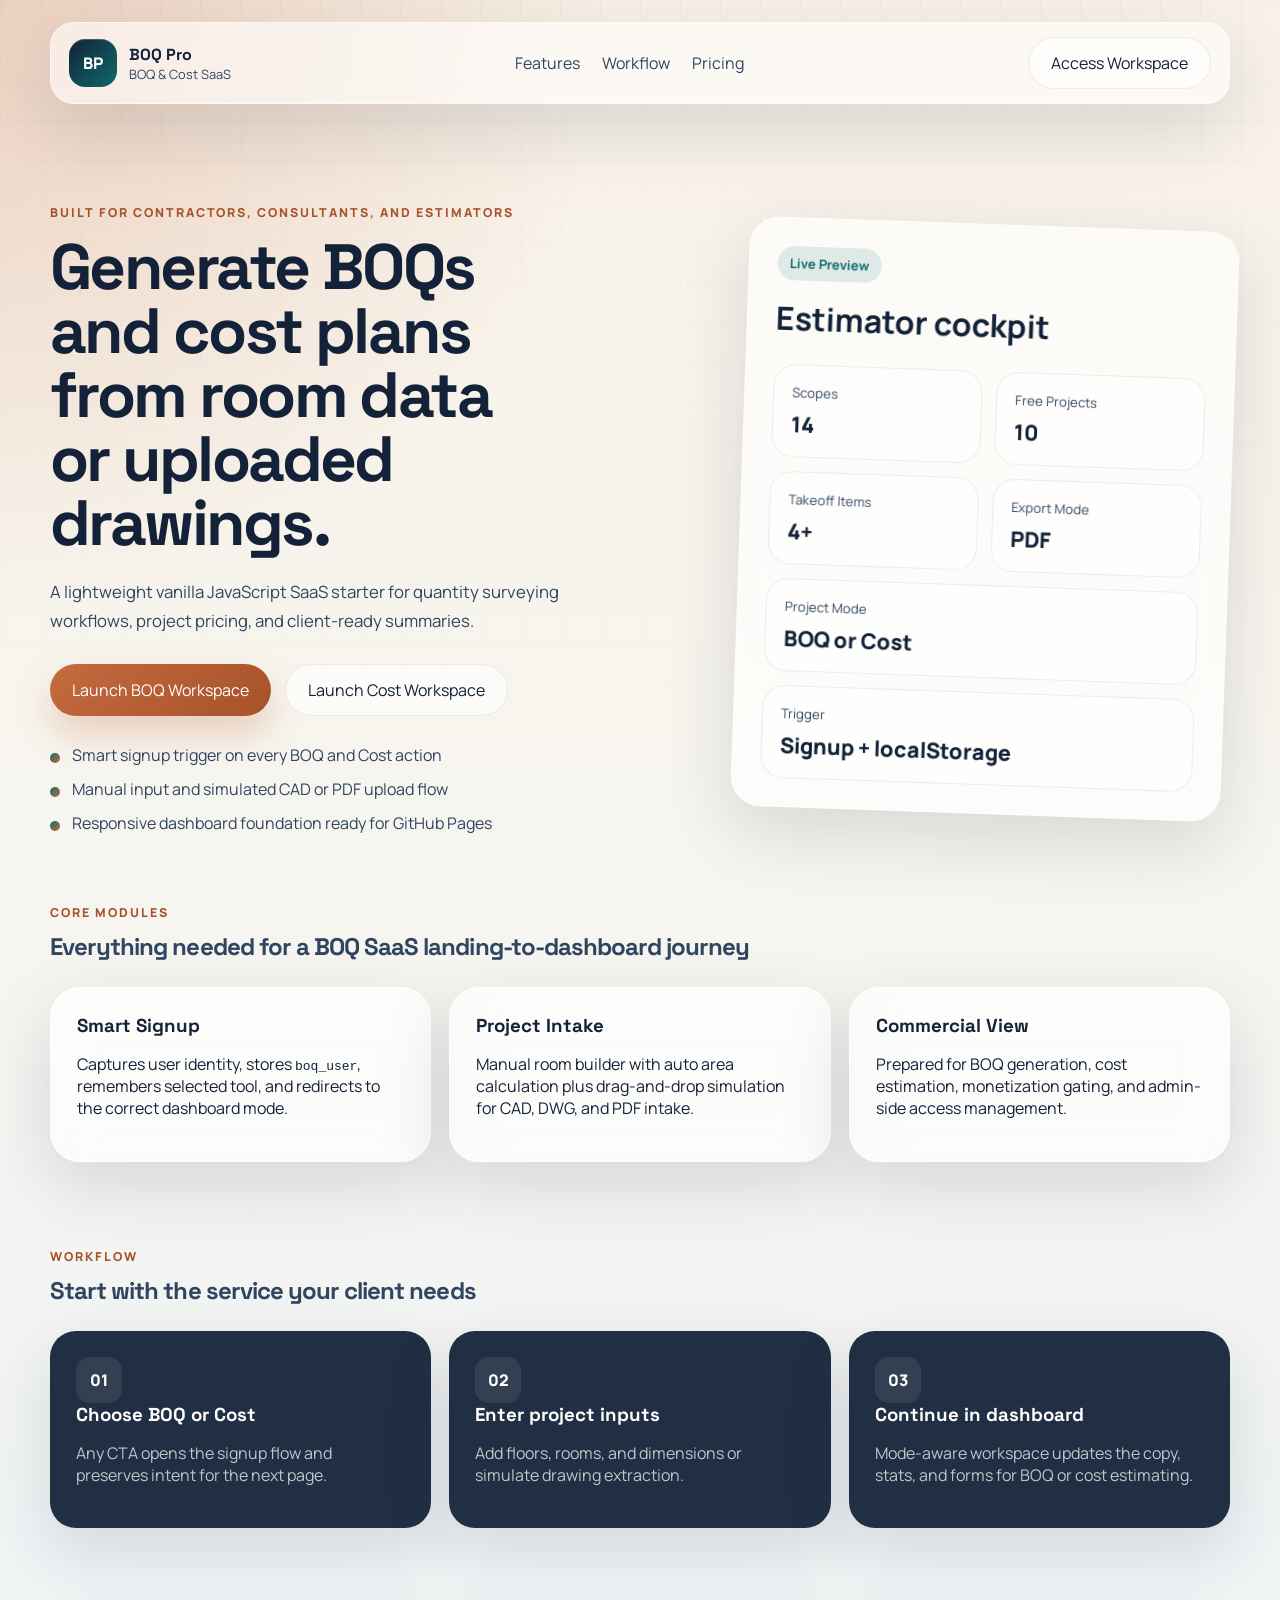
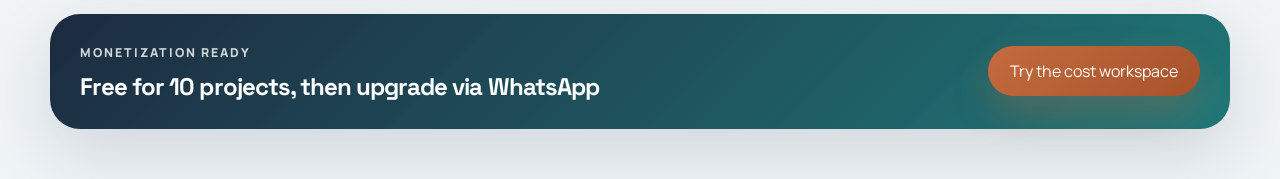
==== index.html @ 3f00a9d2 "Add files via upload" ====
<!DOCTYPE html>
<html lang="en">
<head>
  <meta charset="UTF-8">
  <meta name="viewport" content="width=device-width, initial-scale=1.0">
  <title>BOQ Pro SaaS | Smart BOQ & Cost Estimator</title>
  <link rel="preconnect" href="https://fonts.googleapis.com">
  <link rel="preconnect" href="https://fonts.gstatic.com" crossorigin>
  <link href="https://fonts.googleapis.com/css2?family=Space+Grotesk:wght@400;500;700&family=Manrope:wght@400;500;600;700;800&display=swap" rel="stylesheet">
  <link rel="stylesheet" href="css/styles.css">
</head>
<body class="landing-body">
  <div class="site-shell">
    <header class="topbar">
      <a class="brand" href="index.html">
        <span class="brand-mark">BP</span>
        <span>
          <strong>BOQ Pro</strong>
          <small>BOQ & Cost SaaS</small>
        </span>
      </a>
      <nav class="topnav">
        <a href="#features">Features</a>
        <a href="#workflow">Workflow</a>
        <a href="#pricing">Pricing</a>
      </nav>
      <button class="ghost-button" data-open-auth="true">Access Workspace</button>
    </header>

    <main>
      <section class="hero-section">
        <div class="hero-copy">
          <p class="eyebrow">Built for contractors, consultants, and estimators</p>
          <h1>Generate BOQs and cost plans from room data or uploaded drawings.</h1>
          <p class="hero-text">
            A lightweight vanilla JavaScript SaaS starter for quantity surveying workflows, project pricing,
            and client-ready summaries.
          </p>
          <div class="hero-actions">
            <button class="primary-button" data-select-app="boq">Launch BOQ Workspace</button>
            <button class="secondary-button" data-select-app="cost">Launch Cost Workspace</button>
          </div>
          <ul class="hero-points">
            <li>Smart signup trigger on every BOQ and Cost action</li>
            <li>Manual input and simulated CAD or PDF upload flow</li>
            <li>Responsive dashboard foundation ready for GitHub Pages</li>
          </ul>
        </div>
        <div class="hero-card">
          <div class="glass-card accent-card">
            <div class="card-chip">Live Preview</div>
            <h2>Estimator cockpit</h2>
            <div class="metric-grid">
              <article>
                <span>Scopes</span>
                <strong>14</strong>
              </article>
              <article>
                <span>Free Projects</span>
                <strong>10</strong>
              </article>
              <article>
                <span>Takeoff Items</span>
                <strong>4+</strong>
              </article>
              <article>
                <span>Export Mode</span>
                <strong>PDF</strong>
              </article>
            </div>
            <div class="mini-stack">
              <div class="mini-panel">
                <span>Project Mode</span>
                <strong>BOQ or Cost</strong>
              </div>
              <div class="mini-panel">
                <span>Trigger</span>
                <strong>Signup + localStorage</strong>
              </div>
            </div>
          </div>
        </div>
      </section>

      <section class="feature-section" id="features">
        <div class="section-heading">
          <p class="eyebrow">Core Modules</p>
          <h2>Everything needed for a BOQ SaaS landing-to-dashboard journey</h2>
        </div>
        <div class="feature-grid">
          <article class="glass-card">
            <h3>Smart Signup</h3>
            <p>Captures user identity, stores <code>boq_user</code>, remembers selected tool, and redirects to the correct dashboard mode.</p>
          </article>
          <article class="glass-card">
            <h3>Project Intake</h3>
            <p>Manual room builder with auto area calculation plus drag-and-drop simulation for CAD, DWG, and PDF intake.</p>
          </article>
          <article class="glass-card">
            <h3>Commercial View</h3>
            <p>Prepared for BOQ generation, cost estimation, monetization gating, and admin-side access management.</p>
          </article>
        </div>
      </section>

      <section class="workflow-section" id="workflow">
        <div class="section-heading">
          <p class="eyebrow">Workflow</p>
          <h2>Start with the service your client needs</h2>
        </div>
        <div class="workflow-grid">
          <article class="workflow-step">
            <span>01</span>
            <h3>Choose BOQ or Cost</h3>
            <p>Any CTA opens the signup flow and preserves intent for the next page.</p>
          </article>
          <article class="workflow-step">
            <span>02</span>
            <h3>Enter project inputs</h3>
            <p>Add floors, rooms, and dimensions or simulate drawing extraction.</p>
          </article>
          <article class="workflow-step">
            <span>03</span>
            <h3>Continue in dashboard</h3>
            <p>Mode-aware workspace updates the copy, stats, and forms for BOQ or cost estimating.</p>
          </article>
        </div>
      </section>

      <section class="pricing-section" id="pricing">
        <div class="pricing-banner">
          <div>
            <p class="eyebrow">Monetization Ready</p>
            <h2>Free for 10 projects, then upgrade via WhatsApp</h2>
          </div>
          <button class="primary-button" data-select-app="cost">Try the cost workspace</button>
        </div>
      </section>
    </main>
  </div>

  <div class="modal-backdrop" id="authModal" aria-hidden="true">
    <div class="modal-card">
      <button class="modal-close" type="button" id="closeModal" aria-label="Close dialog">x</button>
      <p class="eyebrow">Create your workspace</p>
      <h2>Continue to your BOQ Pro dashboard</h2>
      <form id="signupForm" class="modal-form">
        <label>
          Full name
          <input type="text" id="userName" name="userName" placeholder="Enter your full name" required>
        </label>
        <label>
          Email address
          <input type="email" id="userEmail" name="userEmail" placeholder="Enter your email address" required>
        </label>
        <label>
          Company
          <input type="text" id="userCompany" name="userCompany" placeholder="Optional company or consultant name">
        </label>
        <label>
          Phone
          <input type="tel" id="userPhone" name="userPhone" placeholder="+966 5X XXX XXXX">
        </label>
        <button class="primary-button full-width" type="submit">Create account and continue</button>
      </form>
    </div>
  </div>

  <script>
    const modal = document.getElementById("authModal");
    const signupForm = document.getElementById("signupForm");
    const closeModalButton = document.getElementById("closeModal");
    let pendingApp = "boq";

    function openAuth(targetApp) {
      pendingApp = targetApp || "boq";
      modal.classList.add("active");
      modal.setAttribute("aria-hidden", "false");
    }

    function closeAuth() {
      modal.classList.remove("active");
      modal.setAttribute("aria-hidden", "true");
    }

    function persistUserAndRedirect(event) {
      event.preventDefault();

      const user = {
        id: "user-" + Date.now(),
        name: document.getElementById("userName").value.trim(),
        email: document.getElementById("userEmail").value.trim(),
        company: document.getElementById("userCompany").value.trim(),
        phone: document.getElementById("userPhone").value.trim(),
        projectCount: 0,
        createdAt: new Date().toISOString()
      };

      localStorage.setItem("boq_user", JSON.stringify(user));
      localStorage.setItem("selected_app", pendingApp);
      window.location.href = "dashboard.html?type=" + encodeURIComponent(pendingApp);
    }

    document.querySelectorAll("[data-select-app]").forEach((button) => {
      button.addEventListener("click", () => openAuth(button.dataset.selectApp));
    });

    document.querySelectorAll("[data-open-auth]").forEach((button) => {
      button.addEventListener("click", () => openAuth("boq"));
    });

    closeModalButton.addEventListener("click", closeAuth);
    modal.addEventListener("click", (event) => {
      if (event.target === modal) {
        closeAuth();
      }
    });
    signupForm.addEventListener("submit", persistUserAndRedirect);
  </script>
</body>
</html>
---- css/styles.css ----
:root {
  --sand: #f5efe4;
  --sand-strong: #e9ddca;
  --ink: #132238;
  --ink-soft: #30455f;
  --copper: #c46b3f;
  --copper-strong: #a7522a;
  --teal: #0d6b6b;
  --teal-soft: #d8ece9;
  --white: #ffffff;
  --line: rgba(19, 34, 56, 0.12);
  --shadow: 0 24px 70px rgba(19, 34, 56, 0.14);
}

* {
  box-sizing: border-box;
}

html {
  scroll-behavior: smooth;
}

body {
  margin: 0;
  font-family: "Manrope", sans-serif;
  color: var(--ink);
  background:
    radial-gradient(circle at top left, rgba(196, 107, 63, 0.24), transparent 28%),
    linear-gradient(180deg, #f8f1e7 0%, #f7f5ef 45%, #eff4f7 100%);
}

a {
  color: inherit;
  text-decoration: none;
}

button,
input {
  font: inherit;
}

.landing-body::before,
.dashboard-body::before {
  content: "";
  position: fixed;
  inset: 0;
  pointer-events: none;
  background-image:
    linear-gradient(rgba(19, 34, 56, 0.03) 1px, transparent 1px),
    linear-gradient(90deg, rgba(19, 34, 56, 0.03) 1px, transparent 1px);
  background-size: 40px 40px;
  mask-image: linear-gradient(180deg, rgba(0, 0, 0, 0.7), transparent 85%);
}

.site-shell,
.dashboard-shell {
  position: relative;
  z-index: 1;
}

.topbar {
  width: min(1180px, calc(100% - 32px));
  margin: 22px auto 0;
  padding: 14px 18px;
  border: 1px solid rgba(255, 255, 255, 0.55);
  border-radius: 24px;
  background: rgba(255, 255, 255, 0.56);
  backdrop-filter: blur(24px);
  box-shadow: var(--shadow);
  display: flex;
  align-items: center;
  justify-content: space-between;
  gap: 20px;
}

.brand {
  display: inline-flex;
  align-items: center;
  gap: 12px;
}

.brand strong,
.brand h1,
.brand h2 {
  display: block;
  font-family: "Space Grotesk", sans-serif;
}

.brand small {
  display: block;
  font-size: 0.8rem;
  color: var(--ink-soft);
}

.brand-mark {
  width: 48px;
  height: 48px;
  display: grid;
  place-items: center;
  border-radius: 16px;
  color: var(--white);
  background: linear-gradient(135deg, var(--ink), var(--teal));
  font-weight: 800;
  box-shadow: inset 0 1px 0 rgba(255, 255, 255, 0.2);
}

.topnav {
  display: flex;
  align-items: center;
  gap: 22px;
  color: var(--ink-soft);
}

.topnav a:hover {
  color: var(--copper-strong);
}

.hero-section {
  width: min(1180px, calc(100% - 32px));
  margin: 42px auto 0;
  padding: 58px 0 34px;
  display: grid;
  grid-template-columns: 1.15fr 0.85fr;
  gap: 28px;
  align-items: center;
}

.eyebrow {
  margin: 0 0 14px;
  text-transform: uppercase;
  letter-spacing: 0.16em;
  font-size: 0.77rem;
  font-weight: 800;
  color: var(--copper-strong);
}

.hero-copy h1,
.section-heading h2,
.pricing-banner h2,
.modal-card h2,
.workspace-panel h2,
.mode-banner h2,
.dashboard-header h1 {
  margin: 0;
  font-family: "Space Grotesk", sans-serif;
  line-height: 1;
  letter-spacing: -0.04em;
}

.hero-copy h1 {
  font-size: clamp(2.8rem, 5vw, 5.4rem);
  max-width: 11ch;
}

.hero-text,
.section-heading,
.workflow-step p,
.pricing-banner p,
.dashboard-intro,
.workspace-panel p,
.mode-banner p,
.stat-card p,
.sidebar-note p,
.modal-form label {
  color: var(--ink-soft);
}

.hero-text {
  max-width: 58ch;
  font-size: 1.05rem;
  line-height: 1.75;
  margin: 22px 0 0;
}

.hero-actions,
.dashboard-actions {
  display: flex;
  flex-wrap: wrap;
  gap: 14px;
  margin-top: 28px;
}

.primary-button,
.secondary-button,
.ghost-button {
  border: 0;
  border-radius: 999px;
  padding: 14px 22px;
  cursor: pointer;
  transition: transform 180ms ease, box-shadow 180ms ease, background 180ms ease;
}

.primary-button {
  color: var(--white);
  background: linear-gradient(135deg, var(--copper), var(--copper-strong));
  box-shadow: 0 18px 35px rgba(196, 107, 63, 0.28);
}

.secondary-button,
.ghost-button {
  background: rgba(255, 255, 255, 0.65);
  color: var(--ink);
  border: 1px solid rgba(19, 34, 56, 0.08);
}

.primary-button:hover,
.secondary-button:hover,
.ghost-button:hover {
  transform: translateY(-2px);
}

.full-width {
  width: 100%;
}

.hero-points {
  list-style: none;
  padding: 0;
  margin: 28px 0 0;
  display: grid;
  gap: 12px;
}

.hero-points li {
  position: relative;
  padding-left: 22px;
  color: var(--ink-soft);
}

.hero-points li::before {
  content: "";
  position: absolute;
  left: 0;
  top: 9px;
  width: 10px;
  height: 10px;
  border-radius: 999px;
  background: linear-gradient(135deg, var(--teal), var(--copper));
}

.glass-card,
.modal-card {
  border: 1px solid rgba(255, 255, 255, 0.64);
  border-radius: 30px;
  background: rgba(255, 255, 255, 0.65);
  backdrop-filter: blur(22px);
  box-shadow: var(--shadow);
}

.hero-card {
  position: relative;
}

.accent-card {
  padding: 28px;
  transform: rotate(2deg);
  animation: floatCard 6s ease-in-out infinite;
}

.card-chip,
.panel-badge {
  display: inline-flex;
  align-items: center;
  gap: 8px;
  padding: 8px 12px;
  border-radius: 999px;
  background: rgba(13, 107, 107, 0.12);
  color: var(--teal);
  font-size: 0.82rem;
  font-weight: 700;
}

.accent-card h2 {
  font-size: 2rem;
  margin: 16px 0 24px;
}

.metric-grid {
  display: grid;
  grid-template-columns: repeat(2, minmax(0, 1fr));
  gap: 14px;
}

.metric-grid article,
.mini-panel,
.stat-card,
.workspace-panel,
.mode-banner,
.sidebar-note {
  padding: 18px;
  border-radius: 22px;
  background: rgba(255, 255, 255, 0.54);
  border: 1px solid rgba(19, 34, 56, 0.08);
}

.metric-grid span,
.mini-panel span,
.stat-card span,
.result-strip span {
  display: block;
  font-size: 0.82rem;
  color: var(--ink-soft);
}

.metric-grid strong,
.mini-panel strong,
.stat-card strong,
.result-strip strong,
.extraction-box {
  display: block;
  margin-top: 8px;
  font-size: 1.35rem;
  font-weight: 800;
}

.mini-stack {
  display: grid;
  gap: 14px;
  margin-top: 14px;
}

.feature-section,
.workflow-section,
.pricing-section {
  width: min(1180px, calc(100% - 32px));
  margin: 0 auto;
  padding: 36px 0 50px;
}

.section-heading {
  max-width: 800px;
}

.feature-grid,
.workflow-grid,
.stats-grid,
.workspace-grid {
  display: grid;
  gap: 18px;
}

.feature-grid {
  grid-template-columns: repeat(3, minmax(0, 1fr));
  margin-top: 28px;
}

.feature-grid .glass-card,
.workflow-step {
  padding: 26px;
}

.feature-grid h3,
.workflow-step h3 {
  margin: 0 0 12px;
  font-family: "Space Grotesk", sans-serif;
}

.workflow-grid {
  grid-template-columns: repeat(3, minmax(0, 1fr));
  margin-top: 28px;
}

.workflow-step {
  border-radius: 26px;
  background: rgba(19, 34, 56, 0.94);
  color: var(--white);
  box-shadow: var(--shadow);
}

.workflow-step span {
  display: inline-flex;
  width: 46px;
  height: 46px;
  align-items: center;
  justify-content: center;
  border-radius: 14px;
  background: rgba(255, 255, 255, 0.08);
  font-weight: 800;
}

.workflow-step p {
  color: rgba(255, 255, 255, 0.72);
}

.pricing-banner {
  padding: 30px;
  border-radius: 30px;
  background: linear-gradient(135deg, rgba(19, 34, 56, 0.96), rgba(13, 107, 107, 0.92));
  color: var(--white);
  display: flex;
  align-items: center;
  justify-content: space-between;
  gap: 18px;
  box-shadow: var(--shadow);
}

.pricing-banner .eyebrow,
.pricing-banner p {
  color: rgba(255, 255, 255, 0.8);
}

.modal-backdrop {
  position: fixed;
  inset: 0;
  display: none;
  align-items: center;
  justify-content: center;
  padding: 20px;
  background: rgba(19, 34, 56, 0.42);
  backdrop-filter: blur(10px);
  z-index: 20;
}

.modal-backdrop.active {
  display: flex;
}

.modal-card {
  width: min(520px, 100%);
  padding: 30px;
  position: relative;
}

.modal-close {
  position: absolute;
  top: 18px;
  right: 18px;
  width: 38px;
  height: 38px;
  border-radius: 50%;
  border: 0;
  cursor: pointer;
  background: rgba(19, 34, 56, 0.08);
  color: var(--ink);
}

.modal-form {
  display: grid;
  gap: 14px;
  margin-top: 22px;
}

.modal-form label,
.project-form label {
  display: grid;
  gap: 8px;
  font-size: 0.95rem;
  font-weight: 700;
}

.modal-form input,
.project-form input {
  border: 1px solid rgba(19, 34, 56, 0.14);
  border-radius: 16px;
  padding: 14px 16px;
  background: rgba(255, 255, 255, 0.92);
}

.dashboard-shell {
  display: grid;
  grid-template-columns: 280px 1fr;
  min-height: 100vh;
}

.dashboard-sidebar {
  padding: 28px 18px;
  border-right: 1px solid var(--line);
  background: rgba(255, 255, 255, 0.52);
  backdrop-filter: blur(24px);
}

.brand-sidebar {
  margin-bottom: 28px;
}

.side-nav {
  display: grid;
  gap: 10px;
}

.side-link {
  text-align: left;
  padding: 14px 16px;
  border-radius: 18px;
  border: 0;
  cursor: pointer;
  background: transparent;
  color: var(--ink-soft);
}

.side-link.active,
.side-link:hover {
  background: rgba(196, 107, 63, 0.12);
  color: var(--copper-strong);
}

.sidebar-note {
  display: flex;
  align-items: flex-start;
  gap: 12px;
  margin-top: 24px;
}

.status-dot {
  width: 12px;
  height: 12px;
  border-radius: 50%;
  margin-top: 6px;
  background: linear-gradient(135deg, var(--teal), var(--copper));
}

.dashboard-main {
  padding: 28px;
}

.dashboard-header {
  display: flex;
  justify-content: space-between;
  gap: 20px;
  align-items: flex-start;
}

.dashboard-header h1 {
  font-size: clamp(2.2rem, 4vw, 4.2rem);
}

.dashboard-intro {
  margin-top: 14px;
  max-width: 64ch;
}

.stats-grid {
  grid-template-columns: repeat(3, minmax(0, 1fr));
  margin: 24px 0;
}

.workspace-grid {
  grid-template-columns: repeat(2, minmax(0, 1fr));
}

.panel-header {
  display: flex;
  align-items: flex-start;
  justify-content: space-between;
  gap: 12px;
  margin-bottom: 18px;
}

.project-form {
  display: grid;
  grid-template-columns: repeat(2, minmax(0, 1fr));
  gap: 14px;
}

.result-strip {
  margin-top: 18px;
  padding: 18px;
  border-radius: 20px;
  background: linear-gradient(135deg, rgba(13, 107, 107, 0.12), rgba(196, 107, 63, 0.14));
}

.upload-dropzone {
  min-height: 220px;
  border: 2px dashed rgba(13, 107, 107, 0.28);
  border-radius: 26px;
  padding: 24px;
  display: grid;
  place-items: center;
  text-align: center;
  gap: 10px;
  background: rgba(13, 107, 107, 0.04);
  transition: background 180ms ease, border-color 180ms ease, transform 180ms ease;
  cursor: pointer;
}

.upload-dropzone.drag-active {
  background: rgba(196, 107, 63, 0.08);
  border-color: var(--copper);
  transform: scale(1.01);
}

.upload-dropzone input {
  display: none;
}

.extraction-box {
  margin-top: 16px;
  min-height: 88px;
  font-size: 1rem;
  line-height: 1.6;
}

.mode-banner {
  margin-top: 20px;
}

@keyframes floatCard {
  0%,
  100% {
    transform: rotate(2deg) translateY(0);
  }
  50% {
    transform: rotate(0deg) translateY(-10px);
  }
}

@media (max-width: 980px) {
  .topbar,
  .hero-section,
  .feature-section,
  .workflow-section,
  .pricing-section {
    width: min(100% - 24px, 100%);
  }

  .hero-section,
  .feature-grid,
  .workflow-grid,
  .stats-grid,
  .workspace-grid,
  .dashboard-shell {
    grid-template-columns: 1fr;
  }

  .dashboard-sidebar {
    border-right: 0;
    border-bottom: 1px solid var(--line);
  }

  .dashboard-header,
  .pricing-banner,
  .topbar {
    flex-direction: column;
    align-items: flex-start;
  }
}

@media (max-width: 640px) {
  .topnav {
    display: none;
  }

  .hero-section {
    padding-top: 34px;
  }

  .accent-card,
  .glass-card,
  .modal-card {
    border-radius: 24px;
  }

  .project-form {
    grid-template-columns: 1fr;
  }

  .dashboard-main {
    padding: 18px;
  }
}
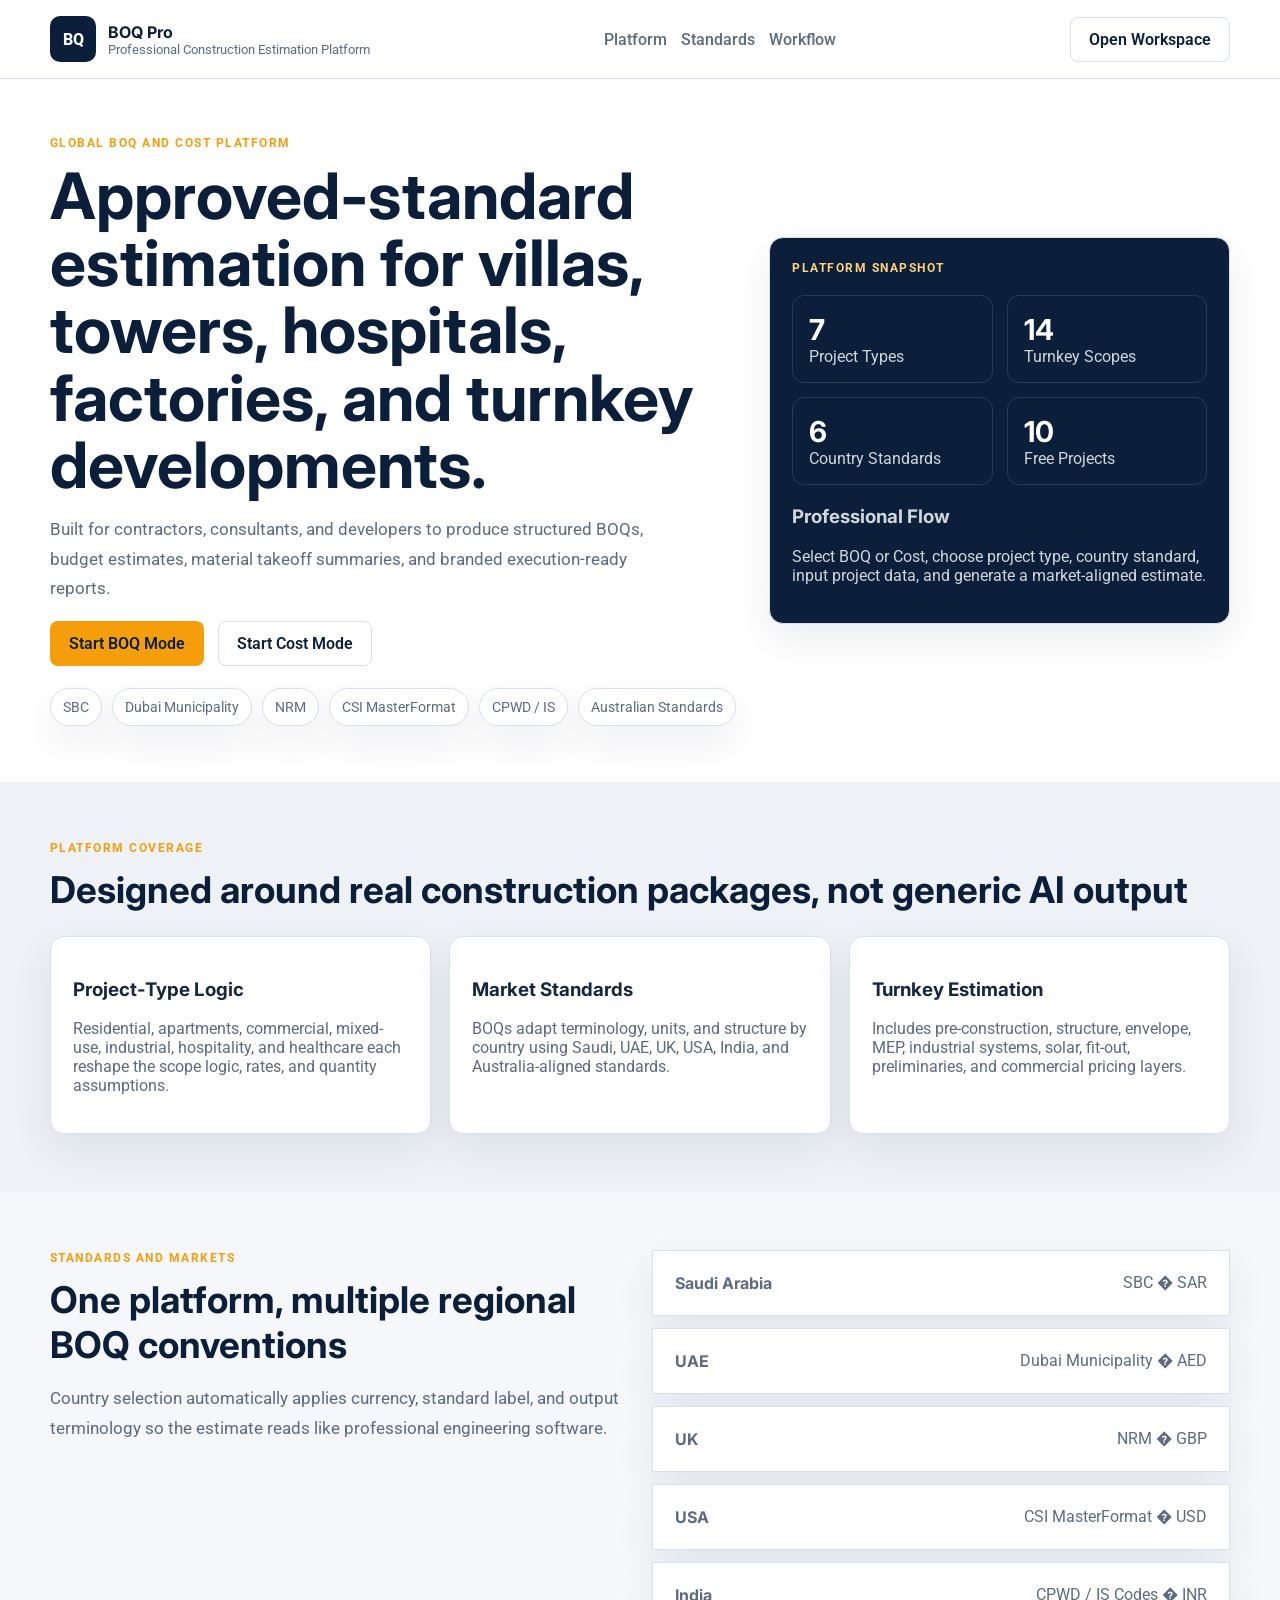
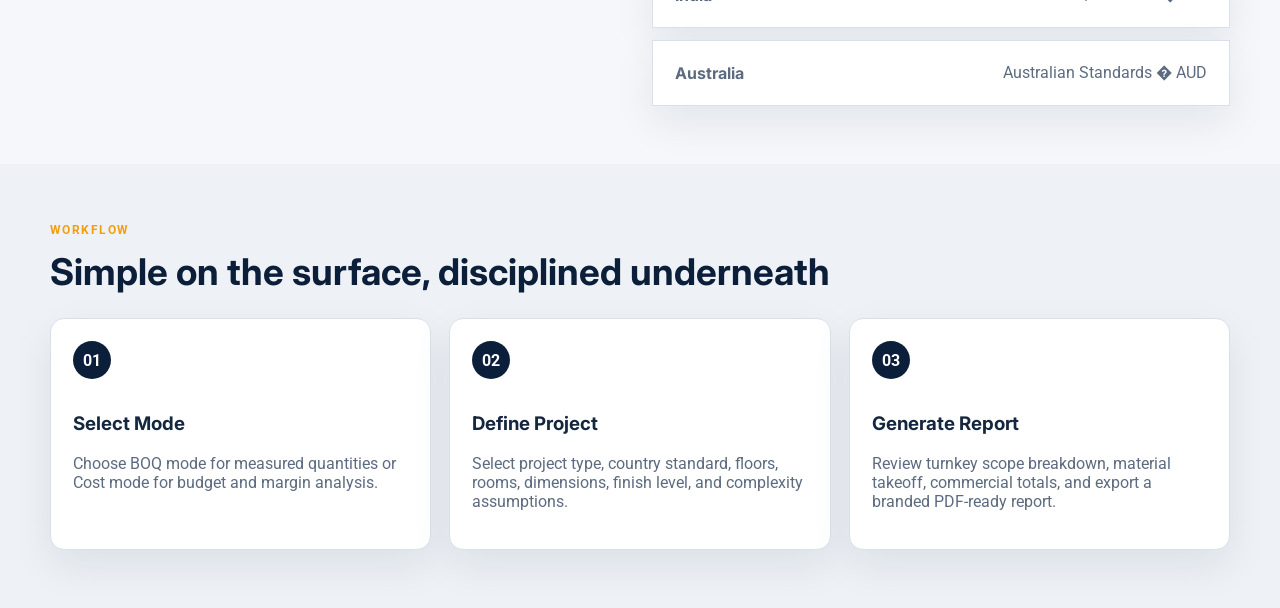
==== commit 158285db: "Add files via upload" ====
--- a/index.html
+++ b/index.html
@@ -3,219 +3,141 @@
 <head>
   <meta charset="UTF-8">
   <meta name="viewport" content="width=device-width, initial-scale=1.0">
-  <title>BOQ Pro SaaS | Smart BOQ & Cost Estimator</title>
+  <title>BOQ Pro | Construction Estimation Platform</title>
   <link rel="preconnect" href="https://fonts.googleapis.com">
   <link rel="preconnect" href="https://fonts.gstatic.com" crossorigin>
-  <link href="https://fonts.googleapis.com/css2?family=Space+Grotesk:wght@400;500;700&family=Manrope:wght@400;500;600;700;800&display=swap" rel="stylesheet">
+  <link href="https://fonts.googleapis.com/css2?family=Inter:wght@400;500;600;700;800&family=Poppins:wght@600;700;800&family=Roboto:wght@400;500;700&display=swap" rel="stylesheet">
   <link rel="stylesheet" href="css/styles.css">
 </head>
-<body class="landing-body">
-  <div class="site-shell">
-    <header class="topbar">
+<body class="landing-page">
+  <header class="site-header">
+    <div class="container header-row">
       <a class="brand" href="index.html">
-        <span class="brand-mark">BP</span>
+        <span class="brand-badge">BQ</span>
         <span>
           <strong>BOQ Pro</strong>
-          <small>BOQ & Cost SaaS</small>
+          <small>Professional Construction Estimation Platform</small>
         </span>
       </a>
-      <nav class="topnav">
-        <a href="#features">Features</a>
+      <nav class="main-nav">
+        <a href="#platform">Platform</a>
+        <a href="#standards">Standards</a>
         <a href="#workflow">Workflow</a>
-        <a href="#pricing">Pricing</a>
       </nav>
-      <button class="ghost-button" data-open-auth="true">Access Workspace</button>
-    </header>
+      <button class="outline-button" data-auth-trigger="boq">Open Workspace</button>
+    </div>
+  </header>
 
-    <main>
-      <section class="hero-section">
-        <div class="hero-copy">
-          <p class="eyebrow">Built for contractors, consultants, and estimators</p>
-          <h1>Generate BOQs and cost plans from room data or uploaded drawings.</h1>
-          <p class="hero-text">
-            A lightweight vanilla JavaScript SaaS starter for quantity surveying workflows, project pricing,
-            and client-ready summaries.
-          </p>
+  <main>
+    <section class="hero-block">
+      <div class="container hero-grid">
+        <div>
+          <p class="section-label">Global BOQ and Cost Platform</p>
+          <h1>Approved-standard estimation for villas, towers, hospitals, factories, and turnkey developments.</h1>
+          <p class="lead-text">Built for contractors, consultants, and developers to produce structured BOQs, budget estimates, material takeoff summaries, and branded execution-ready reports.</p>
           <div class="hero-actions">
-            <button class="primary-button" data-select-app="boq">Launch BOQ Workspace</button>
-            <button class="secondary-button" data-select-app="cost">Launch Cost Workspace</button>
+            <button class="primary-button" data-auth-trigger="boq">Start BOQ Mode</button>
+            <button class="secondary-button" data-auth-trigger="cost">Start Cost Mode</button>
           </div>
-          <ul class="hero-points">
-            <li>Smart signup trigger on every BOQ and Cost action</li>
-            <li>Manual input and simulated CAD or PDF upload flow</li>
-            <li>Responsive dashboard foundation ready for GitHub Pages</li>
-          </ul>
+          <div class="hero-tags">
+            <span>SBC</span>
+            <span>Dubai Municipality</span>
+            <span>NRM</span>
+            <span>CSI MasterFormat</span>
+            <span>CPWD / IS</span>
+            <span>Australian Standards</span>
+          </div>
         </div>
-        <div class="hero-card">
-          <div class="glass-card accent-card">
-            <div class="card-chip">Live Preview</div>
-            <h2>Estimator cockpit</h2>
-            <div class="metric-grid">
-              <article>
-                <span>Scopes</span>
-                <strong>14</strong>
-              </article>
-              <article>
-                <span>Free Projects</span>
-                <strong>10</strong>
-              </article>
-              <article>
-                <span>Takeoff Items</span>
-                <strong>4+</strong>
-              </article>
-              <article>
-                <span>Export Mode</span>
-                <strong>PDF</strong>
-              </article>
+        <aside class="hero-panel">
+          <div class="panel-card dark-panel">
+            <p class="section-label inverse">Platform Snapshot</p>
+            <div class="kpi-grid">
+              <article><strong>7</strong><span>Project Types</span></article>
+              <article><strong>14</strong><span>Turnkey Scopes</span></article>
+              <article><strong>6</strong><span>Country Standards</span></article>
+              <article><strong>10</strong><span>Free Projects</span></article>
             </div>
-            <div class="mini-stack">
-              <div class="mini-panel">
-                <span>Project Mode</span>
-                <strong>BOQ or Cost</strong>
-              </div>
-              <div class="mini-panel">
-                <span>Trigger</span>
-                <strong>Signup + localStorage</strong>
-              </div>
+            <div class="panel-note">
+              <h3>Professional Flow</h3>
+              <p>Select BOQ or Cost, choose project type, country standard, input project data, and generate a market-aligned estimate.</p>
             </div>
           </div>
+        </aside>
+      </div>
+    </section>
+
+    <section id="platform" class="content-section light-surface">
+      <div class="container">
+        <div class="section-head">
+          <p class="section-label">Platform Coverage</p>
+          <h2>Designed around real construction packages, not generic AI output</h2>
         </div>
-      </section>
-
-      <section class="feature-section" id="features">
-        <div class="section-heading">
-          <p class="eyebrow">Core Modules</p>
-          <h2>Everything needed for a BOQ SaaS landing-to-dashboard journey</h2>
-        </div>
-        <div class="feature-grid">
-          <article class="glass-card">
-            <h3>Smart Signup</h3>
-            <p>Captures user identity, stores <code>boq_user</code>, remembers selected tool, and redirects to the correct dashboard mode.</p>
+        <div class="feature-grid three-up">
+          <article class="feature-card">
+            <h3>Project-Type Logic</h3>
+            <p>Residential, apartments, commercial, mixed-use, industrial, hospitality, and healthcare each reshape the scope logic, rates, and quantity assumptions.</p>
           </article>
-          <article class="glass-card">
-            <h3>Project Intake</h3>
-            <p>Manual room builder with auto area calculation plus drag-and-drop simulation for CAD, DWG, and PDF intake.</p>
+          <article class="feature-card">
+            <h3>Market Standards</h3>
+            <p>BOQs adapt terminology, units, and structure by country using Saudi, UAE, UK, USA, India, and Australia-aligned standards.</p>
           </article>
-          <article class="glass-card">
-            <h3>Commercial View</h3>
-            <p>Prepared for BOQ generation, cost estimation, monetization gating, and admin-side access management.</p>
+          <article class="feature-card">
+            <h3>Turnkey Estimation</h3>
+            <p>Includes pre-construction, structure, envelope, MEP, industrial systems, solar, fit-out, preliminaries, and commercial pricing layers.</p>
           </article>
         </div>
-      </section>
+      </div>
+    </section>
 
-      <section class="workflow-section" id="workflow">
-        <div class="section-heading">
-          <p class="eyebrow">Workflow</p>
-          <h2>Start with the service your client needs</h2>
+    <section id="standards" class="content-section">
+      <div class="container two-column-section">
+        <div>
+          <p class="section-label">Standards and Markets</p>
+          <h2>One platform, multiple regional BOQ conventions</h2>
+          <p class="lead-text compact">Country selection automatically applies currency, standard label, and output terminology so the estimate reads like professional engineering software.</p>
         </div>
-        <div class="workflow-grid">
-          <article class="workflow-step">
-            <span>01</span>
-            <h3>Choose BOQ or Cost</h3>
-            <p>Any CTA opens the signup flow and preserves intent for the next page.</p>
-          </article>
-          <article class="workflow-step">
-            <span>02</span>
-            <h3>Enter project inputs</h3>
-            <p>Add floors, rooms, and dimensions or simulate drawing extraction.</p>
-          </article>
-          <article class="workflow-step">
-            <span>03</span>
-            <h3>Continue in dashboard</h3>
-            <p>Mode-aware workspace updates the copy, stats, and forms for BOQ or cost estimating.</p>
-          </article>
+        <div class="standards-list">
+          <div class="standard-item"><strong>Saudi Arabia</strong><span>SBC � SAR</span></div>
+          <div class="standard-item"><strong>UAE</strong><span>Dubai Municipality � AED</span></div>
+          <div class="standard-item"><strong>UK</strong><span>NRM � GBP</span></div>
+          <div class="standard-item"><strong>USA</strong><span>CSI MasterFormat � USD</span></div>
+          <div class="standard-item"><strong>India</strong><span>CPWD / IS Codes � INR</span></div>
+          <div class="standard-item"><strong>Australia</strong><span>Australian Standards � AUD</span></div>
         </div>
-      </section>
+      </div>
+    </section>
 
-      <section class="pricing-section" id="pricing">
-        <div class="pricing-banner">
-          <div>
-            <p class="eyebrow">Monetization Ready</p>
-            <h2>Free for 10 projects, then upgrade via WhatsApp</h2>
-          </div>
-          <button class="primary-button" data-select-app="cost">Try the cost workspace</button>
+    <section id="workflow" class="content-section light-surface">
+      <div class="container">
+        <div class="section-head">
+          <p class="section-label">Workflow</p>
+          <h2>Simple on the surface, disciplined underneath</h2>
         </div>
-      </section>
-    </main>
-  </div>
+        <div class="feature-grid three-up">
+          <article class="workflow-card"><span>01</span><h3>Select Mode</h3><p>Choose BOQ mode for measured quantities or Cost mode for budget and margin analysis.</p></article>
+          <article class="workflow-card"><span>02</span><h3>Define Project</h3><p>Select project type, country standard, floors, rooms, dimensions, finish level, and complexity assumptions.</p></article>
+          <article class="workflow-card"><span>03</span><h3>Generate Report</h3><p>Review turnkey scope breakdown, material takeoff, commercial totals, and export a branded PDF-ready report.</p></article>
+        </div>
+      </div>
+    </section>
+  </main>
 
-  <div class="modal-backdrop" id="authModal" aria-hidden="true">
-    <div class="modal-card">
-      <button class="modal-close" type="button" id="closeModal" aria-label="Close dialog">x</button>
-      <p class="eyebrow">Create your workspace</p>
-      <h2>Continue to your BOQ Pro dashboard</h2>
-      <form id="signupForm" class="modal-form">
-        <label>
-          Full name
-          <input type="text" id="userName" name="userName" placeholder="Enter your full name" required>
-        </label>
-        <label>
-          Email address
-          <input type="email" id="userEmail" name="userEmail" placeholder="Enter your email address" required>
-        </label>
-        <label>
-          Company
-          <input type="text" id="userCompany" name="userCompany" placeholder="Optional company or consultant name">
-        </label>
-        <label>
-          Phone
-          <input type="tel" id="userPhone" name="userPhone" placeholder="+966 5X XXX XXXX">
-        </label>
-        <button class="primary-button full-width" type="submit">Create account and continue</button>
+  <div class="modal-shell" id="authModal" aria-hidden="true">
+    <div class="modal-panel">
+      <button class="modal-close" id="closeAuthModal" type="button" aria-label="Close">X</button>
+      <p class="section-label">Create Project Workspace</p>
+      <h2>Continue to BOQ Pro</h2>
+      <form id="signupForm" class="form-grid single-column">
+        <label>Full Name<input id="userName" name="userName" type="text" placeholder="Your full name" required></label>
+        <label>Email<input id="userEmail" name="userEmail" type="email" placeholder="name@company.com" required></label>
+        <label>Company<input id="userCompany" name="userCompany" type="text" placeholder="Company or consultancy name"></label>
+        <label>Phone<input id="userPhone" name="userPhone" type="tel" placeholder="+966 51 175 9092"></label>
+        <button class="primary-button full-width" type="submit">Create Workspace</button>
       </form>
     </div>
   </div>
 
-  <script>
-    const modal = document.getElementById("authModal");
-    const signupForm = document.getElementById("signupForm");
-    const closeModalButton = document.getElementById("closeModal");
-    let pendingApp = "boq";
-
-    function openAuth(targetApp) {
-      pendingApp = targetApp || "boq";
-      modal.classList.add("active");
-      modal.setAttribute("aria-hidden", "false");
-    }
-
-    function closeAuth() {
-      modal.classList.remove("active");
-      modal.setAttribute("aria-hidden", "true");
-    }
-
-    function persistUserAndRedirect(event) {
-      event.preventDefault();
-
-      const user = {
-        id: "user-" + Date.now(),
-        name: document.getElementById("userName").value.trim(),
-        email: document.getElementById("userEmail").value.trim(),
-        company: document.getElementById("userCompany").value.trim(),
-        phone: document.getElementById("userPhone").value.trim(),
-        projectCount: 0,
-        createdAt: new Date().toISOString()
-      };
-
-      localStorage.setItem("boq_user", JSON.stringify(user));
-      localStorage.setItem("selected_app", pendingApp);
-      window.location.href = "dashboard.html?type=" + encodeURIComponent(pendingApp);
-    }
-
-    document.querySelectorAll("[data-select-app]").forEach((button) => {
-      button.addEventListener("click", () => openAuth(button.dataset.selectApp));
-    });
-
-    document.querySelectorAll("[data-open-auth]").forEach((button) => {
-      button.addEventListener("click", () => openAuth("boq"));
-    });
-
-    closeModalButton.addEventListener("click", closeAuth);
-    modal.addEventListener("click", (event) => {
-      if (event.target === modal) {
-        closeAuth();
-      }
-    });
-    signupForm.addEventListener("submit", persistUserAndRedirect);
-  </script>
+  <script src="js/utils.js"></script>
+  <script src="js/auth.js"></script>
 </body>
 </html>
--- a/css/styles.css
+++ b/css/styles.css
@@ -1,660 +1,111 @@
 :root {
-  --sand: #f5efe4;
-  --sand-strong: #e9ddca;
-  --ink: #132238;
-  --ink-soft: #30455f;
-  --copper: #c46b3f;
-  --copper-strong: #a7522a;
-  --teal: #0d6b6b;
-  --teal-soft: #d8ece9;
-  --white: #ffffff;
-  --line: rgba(19, 34, 56, 0.12);
-  --shadow: 0 24px 70px rgba(19, 34, 56, 0.14);
+  --navy: #0B1F3A;
+  --gold: #F59E0B;
+  --white: #FFFFFF;
+  --ink: #15263f;
+  --muted: #5c6b80;
+  --line: #d8e0ea;
+  --surface: #f5f7fa;
+  --surface-strong: #eef2f6;
+  --shadow: 0 16px 40px rgba(11, 31, 58, 0.08);
 }
-
-* {
-  box-sizing: border-box;
-}
-
-html {
-  scroll-behavior: smooth;
-}
-
-body {
-  margin: 0;
-  font-family: "Manrope", sans-serif;
-  color: var(--ink);
-  background:
-    radial-gradient(circle at top left, rgba(196, 107, 63, 0.24), transparent 28%),
-    linear-gradient(180deg, #f8f1e7 0%, #f7f5ef 45%, #eff4f7 100%);
-}
-
-a {
-  color: inherit;
-  text-decoration: none;
-}
-
-button,
-input {
-  font: inherit;
-}
-
-.landing-body::before,
-.dashboard-body::before {
-  content: "";
-  position: fixed;
-  inset: 0;
-  pointer-events: none;
-  background-image:
-    linear-gradient(rgba(19, 34, 56, 0.03) 1px, transparent 1px),
-    linear-gradient(90deg, rgba(19, 34, 56, 0.03) 1px, transparent 1px);
-  background-size: 40px 40px;
-  mask-image: linear-gradient(180deg, rgba(0, 0, 0, 0.7), transparent 85%);
-}
-
-.site-shell,
-.dashboard-shell {
-  position: relative;
-  z-index: 1;
-}
-
-.topbar {
-  width: min(1180px, calc(100% - 32px));
-  margin: 22px auto 0;
-  padding: 14px 18px;
-  border: 1px solid rgba(255, 255, 255, 0.55);
-  border-radius: 24px;
-  background: rgba(255, 255, 255, 0.56);
-  backdrop-filter: blur(24px);
-  box-shadow: var(--shadow);
-  display: flex;
-  align-items: center;
-  justify-content: space-between;
-  gap: 20px;
-}
-
-.brand {
-  display: inline-flex;
-  align-items: center;
-  gap: 12px;
-}
-
-.brand strong,
-.brand h1,
-.brand h2 {
-  display: block;
-  font-family: "Space Grotesk", sans-serif;
-}
-
-.brand small {
-  display: block;
-  font-size: 0.8rem;
-  color: var(--ink-soft);
-}
-
-.brand-mark {
-  width: 48px;
-  height: 48px;
-  display: grid;
-  place-items: center;
-  border-radius: 16px;
-  color: var(--white);
-  background: linear-gradient(135deg, var(--ink), var(--teal));
-  font-weight: 800;
-  box-shadow: inset 0 1px 0 rgba(255, 255, 255, 0.2);
-}
-
-.topnav {
-  display: flex;
-  align-items: center;
-  gap: 22px;
-  color: var(--ink-soft);
-}
-
-.topnav a:hover {
-  color: var(--copper-strong);
-}
-
-.hero-section {
-  width: min(1180px, calc(100% - 32px));
-  margin: 42px auto 0;
-  padding: 58px 0 34px;
-  display: grid;
-  grid-template-columns: 1.15fr 0.85fr;
-  gap: 28px;
-  align-items: center;
-}
-
-.eyebrow {
-  margin: 0 0 14px;
-  text-transform: uppercase;
-  letter-spacing: 0.16em;
-  font-size: 0.77rem;
-  font-weight: 800;
-  color: var(--copper-strong);
-}
-
-.hero-copy h1,
-.section-heading h2,
-.pricing-banner h2,
-.modal-card h2,
-.workspace-panel h2,
-.mode-banner h2,
-.dashboard-header h1 {
-  margin: 0;
-  font-family: "Space Grotesk", sans-serif;
-  line-height: 1;
-  letter-spacing: -0.04em;
-}
-
-.hero-copy h1 {
-  font-size: clamp(2.8rem, 5vw, 5.4rem);
-  max-width: 11ch;
-}
-
-.hero-text,
-.section-heading,
-.workflow-step p,
-.pricing-banner p,
-.dashboard-intro,
-.workspace-panel p,
-.mode-banner p,
-.stat-card p,
-.sidebar-note p,
-.modal-form label {
-  color: var(--ink-soft);
-}
-
-.hero-text {
-  max-width: 58ch;
-  font-size: 1.05rem;
-  line-height: 1.75;
-  margin: 22px 0 0;
-}
-
-.hero-actions,
-.dashboard-actions {
-  display: flex;
-  flex-wrap: wrap;
-  gap: 14px;
-  margin-top: 28px;
-}
-
-.primary-button,
-.secondary-button,
-.ghost-button {
-  border: 0;
-  border-radius: 999px;
-  padding: 14px 22px;
-  cursor: pointer;
-  transition: transform 180ms ease, box-shadow 180ms ease, background 180ms ease;
-}
-
-.primary-button {
-  color: var(--white);
-  background: linear-gradient(135deg, var(--copper), var(--copper-strong));
-  box-shadow: 0 18px 35px rgba(196, 107, 63, 0.28);
-}
-
-.secondary-button,
-.ghost-button {
-  background: rgba(255, 255, 255, 0.65);
-  color: var(--ink);
-  border: 1px solid rgba(19, 34, 56, 0.08);
-}
-
-.primary-button:hover,
-.secondary-button:hover,
-.ghost-button:hover {
-  transform: translateY(-2px);
-}
-
-.full-width {
-  width: 100%;
-}
-
-.hero-points {
-  list-style: none;
-  padding: 0;
-  margin: 28px 0 0;
-  display: grid;
-  gap: 12px;
-}
-
-.hero-points li {
-  position: relative;
-  padding-left: 22px;
-  color: var(--ink-soft);
-}
-
-.hero-points li::before {
-  content: "";
-  position: absolute;
-  left: 0;
-  top: 9px;
-  width: 10px;
-  height: 10px;
-  border-radius: 999px;
-  background: linear-gradient(135deg, var(--teal), var(--copper));
-}
-
-.glass-card,
-.modal-card {
-  border: 1px solid rgba(255, 255, 255, 0.64);
-  border-radius: 30px;
-  background: rgba(255, 255, 255, 0.65);
-  backdrop-filter: blur(22px);
-  box-shadow: var(--shadow);
-}
-
-.hero-card {
-  position: relative;
-}
-
-.accent-card {
-  padding: 28px;
-  transform: rotate(2deg);
-  animation: floatCard 6s ease-in-out infinite;
-}
-
-.card-chip,
-.panel-badge {
-  display: inline-flex;
-  align-items: center;
-  gap: 8px;
-  padding: 8px 12px;
-  border-radius: 999px;
-  background: rgba(13, 107, 107, 0.12);
-  color: var(--teal);
-  font-size: 0.82rem;
-  font-weight: 700;
-}
-
-.accent-card h2 {
-  font-size: 2rem;
-  margin: 16px 0 24px;
-}
-
-.metric-grid {
-  display: grid;
-  grid-template-columns: repeat(2, minmax(0, 1fr));
-  gap: 14px;
-}
-
-.metric-grid article,
-.mini-panel,
-.stat-card,
-.workspace-panel,
-.mode-banner,
-.sidebar-note {
-  padding: 18px;
-  border-radius: 22px;
-  background: rgba(255, 255, 255, 0.54);
-  border: 1px solid rgba(19, 34, 56, 0.08);
-}
-
-.metric-grid span,
-.mini-panel span,
-.stat-card span,
-.result-strip span {
-  display: block;
-  font-size: 0.82rem;
-  color: var(--ink-soft);
-}
-
-.metric-grid strong,
-.mini-panel strong,
-.stat-card strong,
-.result-strip strong,
-.extraction-box {
-  display: block;
-  margin-top: 8px;
-  font-size: 1.35rem;
-  font-weight: 800;
-}
-
-.mini-stack {
-  display: grid;
-  gap: 14px;
-  margin-top: 14px;
-}
-
-.feature-section,
-.workflow-section,
-.pricing-section {
-  width: min(1180px, calc(100% - 32px));
-  margin: 0 auto;
-  padding: 36px 0 50px;
-}
-
-.section-heading {
-  max-width: 800px;
-}
-
-.feature-grid,
-.workflow-grid,
-.stats-grid,
-.workspace-grid {
-  display: grid;
-  gap: 18px;
-}
-
-.feature-grid {
-  grid-template-columns: repeat(3, minmax(0, 1fr));
-  margin-top: 28px;
-}
-
-.feature-grid .glass-card,
-.workflow-step {
-  padding: 26px;
-}
-
-.feature-grid h3,
-.workflow-step h3 {
-  margin: 0 0 12px;
-  font-family: "Space Grotesk", sans-serif;
-}
-
-.workflow-grid {
-  grid-template-columns: repeat(3, minmax(0, 1fr));
-  margin-top: 28px;
-}
-
-.workflow-step {
-  border-radius: 26px;
-  background: rgba(19, 34, 56, 0.94);
-  color: var(--white);
-  box-shadow: var(--shadow);
-}
-
-.workflow-step span {
-  display: inline-flex;
-  width: 46px;
-  height: 46px;
-  align-items: center;
-  justify-content: center;
-  border-radius: 14px;
-  background: rgba(255, 255, 255, 0.08);
-  font-weight: 800;
-}
-
-.workflow-step p {
-  color: rgba(255, 255, 255, 0.72);
-}
-
-.pricing-banner {
-  padding: 30px;
-  border-radius: 30px;
-  background: linear-gradient(135deg, rgba(19, 34, 56, 0.96), rgba(13, 107, 107, 0.92));
-  color: var(--white);
-  display: flex;
-  align-items: center;
-  justify-content: space-between;
-  gap: 18px;
-  box-shadow: var(--shadow);
-}
-
-.pricing-banner .eyebrow,
-.pricing-banner p {
-  color: rgba(255, 255, 255, 0.8);
-}
-
-.modal-backdrop {
-  position: fixed;
-  inset: 0;
-  display: none;
-  align-items: center;
-  justify-content: center;
-  padding: 20px;
-  background: rgba(19, 34, 56, 0.42);
-  backdrop-filter: blur(10px);
-  z-index: 20;
-}
-
-.modal-backdrop.active {
-  display: flex;
-}
-
-.modal-card {
-  width: min(520px, 100%);
-  padding: 30px;
-  position: relative;
-}
-
-.modal-close {
-  position: absolute;
-  top: 18px;
-  right: 18px;
-  width: 38px;
-  height: 38px;
-  border-radius: 50%;
-  border: 0;
-  cursor: pointer;
-  background: rgba(19, 34, 56, 0.08);
-  color: var(--ink);
-}
-
-.modal-form {
-  display: grid;
-  gap: 14px;
-  margin-top: 22px;
-}
-
-.modal-form label,
-.project-form label {
-  display: grid;
-  gap: 8px;
-  font-size: 0.95rem;
-  font-weight: 700;
-}
-
-.modal-form input,
-.project-form input {
-  border: 1px solid rgba(19, 34, 56, 0.14);
-  border-radius: 16px;
-  padding: 14px 16px;
-  background: rgba(255, 255, 255, 0.92);
-}
-
-.dashboard-shell {
-  display: grid;
-  grid-template-columns: 280px 1fr;
-  min-height: 100vh;
-}
-
-.dashboard-sidebar {
-  padding: 28px 18px;
-  border-right: 1px solid var(--line);
-  background: rgba(255, 255, 255, 0.52);
-  backdrop-filter: blur(24px);
-}
-
-.brand-sidebar {
-  margin-bottom: 28px;
-}
-
-.side-nav {
-  display: grid;
-  gap: 10px;
-}
-
-.side-link {
-  text-align: left;
-  padding: 14px 16px;
-  border-radius: 18px;
-  border: 0;
-  cursor: pointer;
-  background: transparent;
-  color: var(--ink-soft);
-}
-
-.side-link.active,
-.side-link:hover {
-  background: rgba(196, 107, 63, 0.12);
-  color: var(--copper-strong);
-}
-
-.sidebar-note {
-  display: flex;
-  align-items: flex-start;
-  gap: 12px;
-  margin-top: 24px;
-}
-
-.status-dot {
-  width: 12px;
-  height: 12px;
-  border-radius: 50%;
-  margin-top: 6px;
-  background: linear-gradient(135deg, var(--teal), var(--copper));
-}
-
-.dashboard-main {
-  padding: 28px;
-}
-
-.dashboard-header {
-  display: flex;
-  justify-content: space-between;
-  gap: 20px;
-  align-items: flex-start;
-}
-
-.dashboard-header h1 {
-  font-size: clamp(2.2rem, 4vw, 4.2rem);
-}
-
-.dashboard-intro {
-  margin-top: 14px;
-  max-width: 64ch;
-}
-
-.stats-grid {
-  grid-template-columns: repeat(3, minmax(0, 1fr));
-  margin: 24px 0;
-}
-
-.workspace-grid {
-  grid-template-columns: repeat(2, minmax(0, 1fr));
-}
-
-.panel-header {
-  display: flex;
-  align-items: flex-start;
-  justify-content: space-between;
-  gap: 12px;
-  margin-bottom: 18px;
-}
-
-.project-form {
-  display: grid;
-  grid-template-columns: repeat(2, minmax(0, 1fr));
-  gap: 14px;
-}
-
-.result-strip {
-  margin-top: 18px;
-  padding: 18px;
-  border-radius: 20px;
-  background: linear-gradient(135deg, rgba(13, 107, 107, 0.12), rgba(196, 107, 63, 0.14));
-}
-
-.upload-dropzone {
-  min-height: 220px;
-  border: 2px dashed rgba(13, 107, 107, 0.28);
-  border-radius: 26px;
-  padding: 24px;
-  display: grid;
-  place-items: center;
-  text-align: center;
-  gap: 10px;
-  background: rgba(13, 107, 107, 0.04);
-  transition: background 180ms ease, border-color 180ms ease, transform 180ms ease;
-  cursor: pointer;
-}
-
-.upload-dropzone.drag-active {
-  background: rgba(196, 107, 63, 0.08);
-  border-color: var(--copper);
-  transform: scale(1.01);
-}
-
-.upload-dropzone input {
-  display: none;
-}
-
-.extraction-box {
-  margin-top: 16px;
-  min-height: 88px;
-  font-size: 1rem;
-  line-height: 1.6;
-}
-
-.mode-banner {
-  margin-top: 20px;
-}
-
-@keyframes floatCard {
-  0%,
-  100% {
-    transform: rotate(2deg) translateY(0);
-  }
-  50% {
-    transform: rotate(0deg) translateY(-10px);
-  }
-}
-
-@media (max-width: 980px) {
-  .topbar,
-  .hero-section,
-  .feature-section,
-  .workflow-section,
-  .pricing-section {
-    width: min(100% - 24px, 100%);
-  }
-
-  .hero-section,
-  .feature-grid,
-  .workflow-grid,
-  .stats-grid,
-  .workspace-grid,
-  .dashboard-shell {
-    grid-template-columns: 1fr;
-  }
-
-  .dashboard-sidebar {
-    border-right: 0;
-    border-bottom: 1px solid var(--line);
-  }
-
-  .dashboard-header,
-  .pricing-banner,
-  .topbar {
-    flex-direction: column;
-    align-items: flex-start;
-  }
-}
-
-@media (max-width: 640px) {
-  .topnav {
-    display: none;
-  }
-
-  .hero-section {
-    padding-top: 34px;
-  }
-
-  .accent-card,
-  .glass-card,
-  .modal-card {
-    border-radius: 24px;
-  }
-
-  .project-form {
-    grid-template-columns: 1fr;
-  }
-
-  .dashboard-main {
-    padding: 18px;
-  }
-}
+* { box-sizing: border-box; }
+html { scroll-behavior: smooth; }
+body { margin: 0; font-family: "Roboto", sans-serif; color: var(--ink); background: var(--surface); }
+a { color: inherit; text-decoration: none; }
+button,input,select { font: inherit; }
+h1,h2,h3,h4,strong { font-family: "Inter", "Poppins", sans-serif; }
+.container { width: min(1180px, calc(100% - 32px)); margin: 0 auto; }
+.site-header { background: var(--white); border-bottom: 1px solid var(--line); }
+.header-row { min-height: 78px; display: flex; align-items: center; justify-content: space-between; gap: 20px; }
+.brand { display: inline-flex; align-items: center; gap: 12px; }
+.brand strong { display: block; font-size: 1rem; color: var(--navy); }
+.brand small { display: block; color: var(--muted); font-size: .8rem; }
+.brand-badge { width: 46px; height: 46px; border-radius: 10px; display: inline-flex; align-items: center; justify-content: center; background: var(--navy); color: var(--white); font-weight: 800; }
+.main-nav,.header-actions,.hero-actions { display: flex; align-items: center; gap: 14px; }
+.main-nav a { color: var(--muted); font-weight: 500; }
+.primary-button,.secondary-button,.outline-button,.whatsapp-button { border-radius: 8px; border: 1px solid transparent; padding: 12px 18px; cursor: pointer; transition: .2s ease; font-weight: 600; }
+.primary-button { background: var(--gold); color: var(--navy); }
+.secondary-button,.outline-button { background: var(--white); border-color: var(--line); color: var(--navy); }
+.whatsapp-button { background: var(--navy); color: var(--white); }
+.primary-button:hover,.secondary-button:hover,.outline-button:hover,.whatsapp-button:hover { transform: translateY(-1px); box-shadow: var(--shadow); }
+.full-width { width: 100%; }
+.hero-block { padding: 56px 0; background: var(--white); }
+.hero-grid { display: grid; grid-template-columns: 1.2fr .8fr; gap: 28px; align-items: center; }
+.section-label { margin: 0 0 12px; font-size: .78rem; font-weight: 700; text-transform: uppercase; letter-spacing: .12em; color: var(--gold); }
+.section-label.inverse { color: #ffd27b; }
+h1 { margin: 0; font-size: clamp(2.6rem, 5vw, 4.7rem); line-height: 1.05; color: var(--navy); }
+h2 { margin: 0; font-size: clamp(1.5rem, 3vw, 2.3rem); color: var(--navy); }
+.lead-text { font-size: 1.06rem; line-height: 1.75; color: var(--muted); max-width: 60ch; }
+.lead-text.compact { max-width: 72ch; }
+.hero-tags { display: flex; flex-wrap: wrap; gap: 10px; margin-top: 22px; }
+.hero-tags span,.standard-item span,.metric-bar span,.summary-strip span,.takeoff-item span,.summary-row span,.scope-option small,.upload-feedback,.unlock-message,.notes-card p,.panel-note p,.feature-card p,.workflow-card p,.standard-item,.info-panel p,.text-link,.summary-strip small,.data-table small { color: var(--muted); }
+.hero-tags span,.standard-item,.feature-card,.workflow-card,.panel-card,.summary-strip article,.scope-option,.takeoff-item { border: 1px solid var(--line); background: var(--white); box-shadow: var(--shadow); }
+.hero-tags span { padding: 10px 12px; border-radius: 999px; font-size: .88rem; }
+.hero-panel,.panel-card,.feature-card,.workflow-card,.summary-strip article,.scope-option,.takeoff-item { border-radius: 14px; }
+.dark-panel { background: var(--navy); color: var(--white); padding: 28px; }
+.kpi-grid { display: grid; grid-template-columns: repeat(2, minmax(0, 1fr)); gap: 14px; margin: 20px 0; }
+.kpi-grid article { border: 1px solid rgba(255,255,255,.12); padding: 16px; border-radius: 12px; }
+.kpi-grid strong { display: block; font-size: 1.8rem; }
+.kpi-grid span,.panel-note p,.dark-panel h3 { color: rgba(255,255,255,.82); }
+.content-section { padding: 58px 0; }
+.light-surface { background: var(--surface-strong); }
+.section-head { margin-bottom: 24px; }
+.feature-grid.three-up { display: grid; grid-template-columns: repeat(3, minmax(0, 1fr)); gap: 18px; }
+.feature-card,.workflow-card,.panel-card,.summary-strip article,.standard-item,.scope-option,.takeoff-item { padding: 22px; }
+.workflow-card span { display: inline-flex; width: 38px; height: 38px; align-items: center; justify-content: center; border-radius: 50%; background: var(--navy); color: var(--white); font-weight: 700; margin-bottom: 14px; }
+.two-column-section { display: grid; grid-template-columns: 1fr 1fr; gap: 24px; align-items: start; }
+.standards-list { display: grid; gap: 12px; }
+.standard-item { display: flex; justify-content: space-between; gap: 16px; }
+.modal-shell { position: fixed; inset: 0; background: rgba(11,31,58,.45); display: none; align-items: center; justify-content: center; padding: 20px; z-index: 20; }
+.modal-shell.active { display: flex; }
+.modal-panel { position: relative; width: min(520px, 100%); background: var(--white); border: 1px solid var(--line); border-radius: 16px; padding: 28px; box-shadow: var(--shadow); }
+.modal-close { position: absolute; top: 14px; right: 14px; width: 36px; height: 36px; border-radius: 50%; border: 1px solid var(--line); background: var(--white); color: var(--navy); }
+.form-grid { display: grid; grid-template-columns: repeat(2, minmax(0, 1fr)); gap: 16px; }
+.form-grid.single-column { grid-template-columns: 1fr; }
+.form-grid label,.access-row label { display: grid; gap: 8px; font-weight: 600; color: var(--navy); }
+input,select { width: 100%; padding: 12px 14px; border: 1px solid var(--line); border-radius: 8px; background: var(--white); color: var(--ink); }
+.workspace-layout { display: grid; grid-template-columns: 300px 1fr; min-height: 100vh; }
+.workspace-sidebar { background: var(--navy); color: var(--white); padding: 22px; }
+.workspace-sidebar .brand strong,.workspace-sidebar .brand small,.workspace-sidebar .text-link,.workspace-sidebar .sidebar-title,.workspace-sidebar p,.workspace-sidebar a,.workspace-sidebar button { color: var(--white); }
+.workspace-sidebar .brand-badge { background: var(--gold); color: var(--navy); }
+.sidebar-block { margin-top: 24px; }
+.sidebar-title { margin: 0 0 12px; font-size: .82rem; text-transform: uppercase; letter-spacing: .12em; opacity: .9; }
+.sidebar-link { width: 100%; text-align: left; padding: 12px 14px; border: 1px solid rgba(255,255,255,.14); border-radius: 8px; background: transparent; color: var(--white); margin-bottom: 8px; }
+.sidebar-link.active,.sidebar-link:hover { background: rgba(255,255,255,.08); }
+.info-panel { padding: 18px; border: 1px solid rgba(255,255,255,.16); border-radius: 12px; background: rgba(255,255,255,.06); }
+.accent-border { border-left: 4px solid var(--gold); }
+.workspace-main { padding: 24px; }
+.workspace-header { display: flex; justify-content: space-between; gap: 18px; align-items: flex-start; }
+.summary-strip { display: grid; grid-template-columns: repeat(3, minmax(0, 1fr)); gap: 16px; margin: 22px 0; }
+.summary-strip strong,.metric-bar strong,.takeoff-item strong,.summary-row strong { display: block; margin-top: 6px; font-size: 1.1rem; color: var(--navy); }
+.panel-grid.two-wide { display: grid; grid-template-columns: repeat(2, minmax(0, 1fr)); gap: 18px; }
+.panel-heading { margin-bottom: 18px; }
+.panel-heading.between { display: flex; justify-content: space-between; gap: 16px; align-items: flex-start; }
+.metric-bar { margin-top: 18px; display: grid; grid-template-columns: repeat(3, minmax(0, 1fr)); gap: 12px; }
+.metric-bar > div { background: var(--surface); border: 1px solid var(--line); border-radius: 10px; padding: 14px; }
+.upload-zone { min-height: 190px; border: 2px dashed #b6c1d0; border-radius: 12px; display: grid; place-items: center; text-align: center; padding: 20px; background: var(--surface); cursor: pointer; }
+.upload-zone.dragging { border-color: var(--gold); background: #fffaf0; }
+.upload-zone input { display: none; }
+.upload-feedback,.unlock-message { margin-top: 14px; padding: 12px 14px; border: 1px solid var(--line); border-radius: 10px; background: var(--surface); }
+.access-row,.cta-row { display: grid; grid-template-columns: 1fr auto; gap: 12px; margin-top: 14px; }
+.scope-grid { display: grid; grid-template-columns: repeat(2, minmax(0, 1fr)); gap: 14px; }
+.scope-option { display: flex; gap: 12px; align-items: flex-start; }
+.scope-option input { width: 18px; height: 18px; margin-top: 2px; }
+.scope-option span { display: block; }
+.scope-option strong { display: block; margin-bottom: 6px; color: var(--navy); }
+.outputs-grid { margin-top: 18px; }
+.table-wrapper { overflow-x: auto; }
+.data-table { width: 100%; border-collapse: collapse; font-size: .92rem; }
+.data-table th,.data-table td { border-bottom: 1px solid var(--line); padding: 12px 10px; text-align: left; vertical-align: top; }
+.data-table th { background: var(--navy); color: var(--white); position: sticky; top: 0; }
+.summary-list { display: grid; gap: 10px; }
+.summary-row { display: flex; justify-content: space-between; gap: 16px; padding: 12px 14px; border: 1px solid var(--line); border-radius: 10px; background: var(--surface); }
+.total-row { background: #fff8eb; border-color: #f5d28b; }
+.subsection { margin-top: 24px; }
+.takeoff-grid { display: grid; grid-template-columns: repeat(2, minmax(0, 1fr)); gap: 12px; }
+.notes-card { border: 1px solid var(--line); border-radius: 12px; background: var(--surface); padding: 16px; }
+.notes-card p { margin: 0 0 10px; line-height: 1.6; }
+.notes-card p:last-child { margin-bottom: 0; }
+@media (max-width: 1080px) { .hero-grid,.two-column-section,.workspace-layout,.panel-grid.two-wide,.feature-grid.three-up,.summary-strip,.scope-grid,.metric-bar,.takeoff-grid { grid-template-columns: 1fr; } .workspace-sidebar { padding-bottom: 10px; } }
+@media (max-width: 760px) { .header-row,.workspace-header { flex-direction: column; align-items: stretch; } .main-nav,.header-actions,.hero-actions { flex-wrap: wrap; } .access-row,.cta-row,.form-grid { grid-template-columns: 1fr; } .container { width: min(100% - 20px, 100%); } .workspace-main { padding: 16px; } }
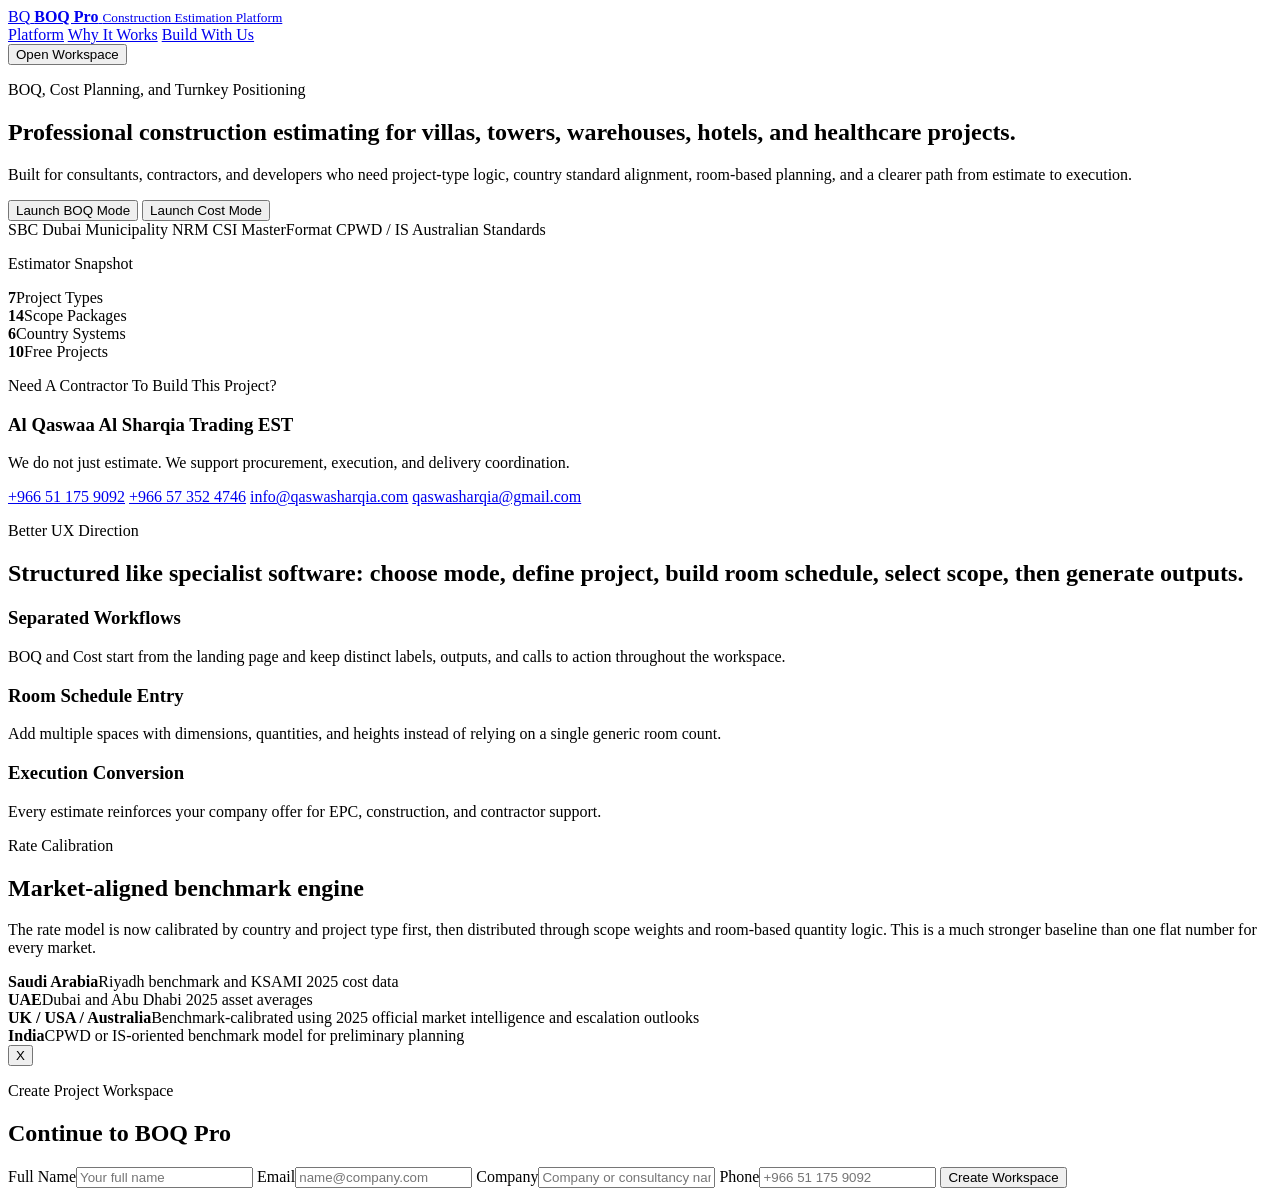
==== commit 222c897f: "Add files via upload" ====
--- a/index.html
+++ b/index.html
@@ -16,28 +16,28 @@
         <span class="brand-badge">BQ</span>
         <span>
           <strong>BOQ Pro</strong>
-          <small>Professional Construction Estimation Platform</small>
+          <small>Construction Estimation Platform</small>
         </span>
       </a>
       <nav class="main-nav">
         <a href="#platform">Platform</a>
-        <a href="#standards">Standards</a>
-        <a href="#workflow">Workflow</a>
+        <a href="#proof">Why It Works</a>
+        <a href="#builder-cta">Build With Us</a>
       </nav>
       <button class="outline-button" data-auth-trigger="boq">Open Workspace</button>
     </div>
   </header>
 
   <main>
-    <section class="hero-block">
-      <div class="container hero-grid">
+    <section class="hero-block clean-hero">
+      <div class="container hero-grid refined-grid">
         <div>
-          <p class="section-label">Global BOQ and Cost Platform</p>
-          <h1>Approved-standard estimation for villas, towers, hospitals, factories, and turnkey developments.</h1>
-          <p class="lead-text">Built for contractors, consultants, and developers to produce structured BOQs, budget estimates, material takeoff summaries, and branded execution-ready reports.</p>
+          <p class="section-label">BOQ, Cost Planning, and Turnkey Positioning</p>
+          <h1>Professional construction estimating for villas, towers, warehouses, hotels, and healthcare projects.</h1>
+          <p class="lead-text">Built for consultants, contractors, and developers who need project-type logic, country standard alignment, room-based planning, and a clearer path from estimate to execution.</p>
           <div class="hero-actions">
-            <button class="primary-button" data-auth-trigger="boq">Start BOQ Mode</button>
-            <button class="secondary-button" data-auth-trigger="cost">Start Cost Mode</button>
+            <button class="primary-button" data-auth-trigger="boq">Launch BOQ Mode</button>
+            <button class="secondary-button" data-auth-trigger="cost">Launch Cost Mode</button>
           </div>
           <div class="hero-tags">
             <span>SBC</span>
@@ -48,18 +48,25 @@
             <span>Australian Standards</span>
           </div>
         </div>
-        <aside class="hero-panel">
-          <div class="panel-card dark-panel">
-            <p class="section-label inverse">Platform Snapshot</p>
+        <aside class="hero-panel right-stack">
+          <div class="panel-card dark-panel metric-panel">
+            <p class="section-label inverse">Estimator Snapshot</p>
             <div class="kpi-grid">
               <article><strong>7</strong><span>Project Types</span></article>
-              <article><strong>14</strong><span>Turnkey Scopes</span></article>
-              <article><strong>6</strong><span>Country Standards</span></article>
+              <article><strong>14</strong><span>Scope Packages</span></article>
+              <article><strong>6</strong><span>Country Systems</span></article>
               <article><strong>10</strong><span>Free Projects</span></article>
             </div>
-            <div class="panel-note">
-              <h3>Professional Flow</h3>
-              <p>Select BOQ or Cost, choose project type, country standard, input project data, and generate a market-aligned estimate.</p>
+          </div>
+          <div class="panel-card contact-card" id="builder-cta">
+            <p class="section-label">Need A Contractor To Build This Project?</p>
+            <h3>Al Qaswaa Al Sharqia Trading EST</h3>
+            <p>We do not just estimate. We support procurement, execution, and delivery coordination.</p>
+            <div class="contact-list">
+              <a href="tel:+966511759092">+966 51 175 9092</a>
+              <a href="tel:+966573524746">+966 57 352 4746</a>
+              <a href="mailto:info@qaswasharqia.com">info@qaswasharqia.com</a>
+              <a href="mailto:qaswasharqia@gmail.com">qaswasharqia@gmail.com</a>
             </div>
           </div>
         </aside>
@@ -69,54 +76,29 @@
     <section id="platform" class="content-section light-surface">
       <div class="container">
         <div class="section-head">
-          <p class="section-label">Platform Coverage</p>
-          <h2>Designed around real construction packages, not generic AI output</h2>
+          <p class="section-label">Better UX Direction</p>
+          <h2>Structured like specialist software: choose mode, define project, build room schedule, select scope, then generate outputs.</h2>
         </div>
         <div class="feature-grid three-up">
-          <article class="feature-card">
-            <h3>Project-Type Logic</h3>
-            <p>Residential, apartments, commercial, mixed-use, industrial, hospitality, and healthcare each reshape the scope logic, rates, and quantity assumptions.</p>
-          </article>
-          <article class="feature-card">
-            <h3>Market Standards</h3>
-            <p>BOQs adapt terminology, units, and structure by country using Saudi, UAE, UK, USA, India, and Australia-aligned standards.</p>
-          </article>
-          <article class="feature-card">
-            <h3>Turnkey Estimation</h3>
-            <p>Includes pre-construction, structure, envelope, MEP, industrial systems, solar, fit-out, preliminaries, and commercial pricing layers.</p>
-          </article>
+          <article class="feature-card"><h3>Separated Workflows</h3><p>BOQ and Cost start from the landing page and keep distinct labels, outputs, and calls to action throughout the workspace.</p></article>
+          <article class="feature-card"><h3>Room Schedule Entry</h3><p>Add multiple spaces with dimensions, quantities, and heights instead of relying on a single generic room count.</p></article>
+          <article class="feature-card"><h3>Execution Conversion</h3><p>Every estimate reinforces your company offer for EPC, construction, and contractor support.</p></article>
         </div>
       </div>
     </section>
 
-    <section id="standards" class="content-section">
+    <section id="proof" class="content-section">
       <div class="container two-column-section">
         <div>
-          <p class="section-label">Standards and Markets</p>
-          <h2>One platform, multiple regional BOQ conventions</h2>
-          <p class="lead-text compact">Country selection automatically applies currency, standard label, and output terminology so the estimate reads like professional engineering software.</p>
+          <p class="section-label">Rate Calibration</p>
+          <h2>Market-aligned benchmark engine</h2>
+          <p class="lead-text compact">The rate model is now calibrated by country and project type first, then distributed through scope weights and room-based quantity logic. This is a much stronger baseline than one flat number for every market.</p>
         </div>
         <div class="standards-list">
-          <div class="standard-item"><strong>Saudi Arabia</strong><span>SBC � SAR</span></div>
-          <div class="standard-item"><strong>UAE</strong><span>Dubai Municipality � AED</span></div>
-          <div class="standard-item"><strong>UK</strong><span>NRM � GBP</span></div>
-          <div class="standard-item"><strong>USA</strong><span>CSI MasterFormat � USD</span></div>
-          <div class="standard-item"><strong>India</strong><span>CPWD / IS Codes � INR</span></div>
-          <div class="standard-item"><strong>Australia</strong><span>Australian Standards � AUD</span></div>
-        </div>
-      </div>
-    </section>
-
-    <section id="workflow" class="content-section light-surface">
-      <div class="container">
-        <div class="section-head">
-          <p class="section-label">Workflow</p>
-          <h2>Simple on the surface, disciplined underneath</h2>
-        </div>
-        <div class="feature-grid three-up">
-          <article class="workflow-card"><span>01</span><h3>Select Mode</h3><p>Choose BOQ mode for measured quantities or Cost mode for budget and margin analysis.</p></article>
-          <article class="workflow-card"><span>02</span><h3>Define Project</h3><p>Select project type, country standard, floors, rooms, dimensions, finish level, and complexity assumptions.</p></article>
-          <article class="workflow-card"><span>03</span><h3>Generate Report</h3><p>Review turnkey scope breakdown, material takeoff, commercial totals, and export a branded PDF-ready report.</p></article>
+          <div class="standard-item"><strong>Saudi Arabia</strong><span>Riyadh benchmark and KSAMI 2025 cost data</span></div>
+          <div class="standard-item"><strong>UAE</strong><span>Dubai and Abu Dhabi 2025 asset averages</span></div>
+          <div class="standard-item"><strong>UK / USA / Australia</strong><span>Benchmark-calibrated using 2025 official market intelligence and escalation outlooks</span></div>
+          <div class="standard-item"><strong>India</strong><span>CPWD or IS-oriented benchmark model for preliminary planning</span></div>
         </div>
       </div>
     </section>
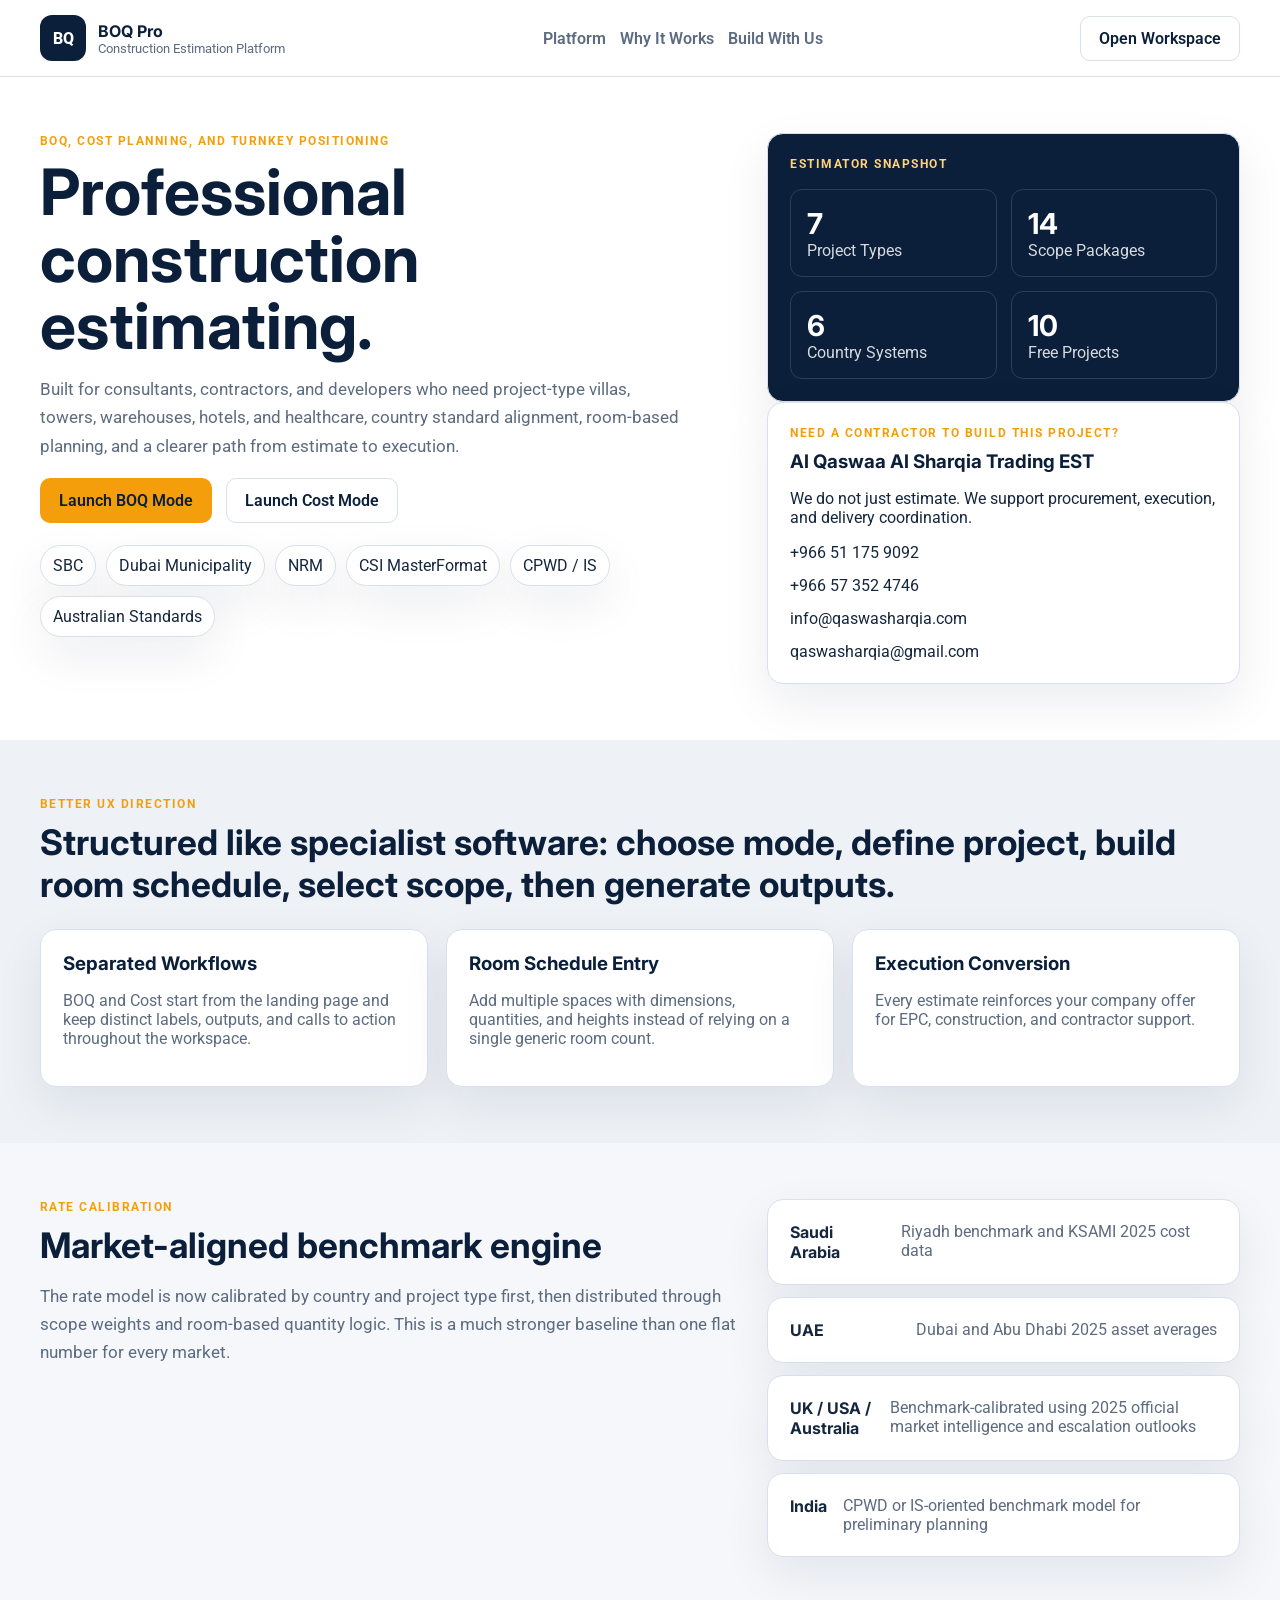
==== commit 125236fe: "Revise hero section text for clarity and brevity" ====
--- a/index.html
+++ b/index.html
@@ -1,125 +1,125 @@
-<!DOCTYPE html>
-<html lang="en">
-<head>
-  <meta charset="UTF-8">
-  <meta name="viewport" content="width=device-width, initial-scale=1.0">
-  <title>BOQ Pro | Construction Estimation Platform</title>
-  <link rel="preconnect" href="https://fonts.googleapis.com">
-  <link rel="preconnect" href="https://fonts.gstatic.com" crossorigin>
-  <link href="https://fonts.googleapis.com/css2?family=Inter:wght@400;500;600;700;800&family=Poppins:wght@600;700;800&family=Roboto:wght@400;500;700&display=swap" rel="stylesheet">
-  <link rel="stylesheet" href="css/styles.css">
-</head>
-<body class="landing-page">
-  <header class="site-header">
-    <div class="container header-row">
-      <a class="brand" href="index.html">
-        <span class="brand-badge">BQ</span>
-        <span>
-          <strong>BOQ Pro</strong>
-          <small>Construction Estimation Platform</small>
-        </span>
-      </a>
-      <nav class="main-nav">
-        <a href="#platform">Platform</a>
-        <a href="#proof">Why It Works</a>
-        <a href="#builder-cta">Build With Us</a>
-      </nav>
-      <button class="outline-button" data-auth-trigger="boq">Open Workspace</button>
-    </div>
-  </header>
-
-  <main>
-    <section class="hero-block clean-hero">
-      <div class="container hero-grid refined-grid">
-        <div>
-          <p class="section-label">BOQ, Cost Planning, and Turnkey Positioning</p>
-          <h1>Professional construction estimating for villas, towers, warehouses, hotels, and healthcare projects.</h1>
-          <p class="lead-text">Built for consultants, contractors, and developers who need project-type logic, country standard alignment, room-based planning, and a clearer path from estimate to execution.</p>
-          <div class="hero-actions">
-            <button class="primary-button" data-auth-trigger="boq">Launch BOQ Mode</button>
-            <button class="secondary-button" data-auth-trigger="cost">Launch Cost Mode</button>
-          </div>
-          <div class="hero-tags">
-            <span>SBC</span>
-            <span>Dubai Municipality</span>
-            <span>NRM</span>
-            <span>CSI MasterFormat</span>
-            <span>CPWD / IS</span>
-            <span>Australian Standards</span>
-          </div>
-        </div>
-        <aside class="hero-panel right-stack">
-          <div class="panel-card dark-panel metric-panel">
-            <p class="section-label inverse">Estimator Snapshot</p>
-            <div class="kpi-grid">
-              <article><strong>7</strong><span>Project Types</span></article>
-              <article><strong>14</strong><span>Scope Packages</span></article>
-              <article><strong>6</strong><span>Country Systems</span></article>
-              <article><strong>10</strong><span>Free Projects</span></article>
-            </div>
-          </div>
-          <div class="panel-card contact-card" id="builder-cta">
-            <p class="section-label">Need A Contractor To Build This Project?</p>
-            <h3>Al Qaswaa Al Sharqia Trading EST</h3>
-            <p>We do not just estimate. We support procurement, execution, and delivery coordination.</p>
-            <div class="contact-list">
-              <a href="tel:+966511759092">+966 51 175 9092</a>
-              <a href="tel:+966573524746">+966 57 352 4746</a>
-              <a href="mailto:info@qaswasharqia.com">info@qaswasharqia.com</a>
-              <a href="mailto:qaswasharqia@gmail.com">qaswasharqia@gmail.com</a>
-            </div>
-          </div>
-        </aside>
-      </div>
-    </section>
-
-    <section id="platform" class="content-section light-surface">
-      <div class="container">
-        <div class="section-head">
-          <p class="section-label">Better UX Direction</p>
-          <h2>Structured like specialist software: choose mode, define project, build room schedule, select scope, then generate outputs.</h2>
-        </div>
-        <div class="feature-grid three-up">
-          <article class="feature-card"><h3>Separated Workflows</h3><p>BOQ and Cost start from the landing page and keep distinct labels, outputs, and calls to action throughout the workspace.</p></article>
-          <article class="feature-card"><h3>Room Schedule Entry</h3><p>Add multiple spaces with dimensions, quantities, and heights instead of relying on a single generic room count.</p></article>
-          <article class="feature-card"><h3>Execution Conversion</h3><p>Every estimate reinforces your company offer for EPC, construction, and contractor support.</p></article>
-        </div>
-      </div>
-    </section>
-
-    <section id="proof" class="content-section">
-      <div class="container two-column-section">
-        <div>
-          <p class="section-label">Rate Calibration</p>
-          <h2>Market-aligned benchmark engine</h2>
-          <p class="lead-text compact">The rate model is now calibrated by country and project type first, then distributed through scope weights and room-based quantity logic. This is a much stronger baseline than one flat number for every market.</p>
-        </div>
-        <div class="standards-list">
-          <div class="standard-item"><strong>Saudi Arabia</strong><span>Riyadh benchmark and KSAMI 2025 cost data</span></div>
-          <div class="standard-item"><strong>UAE</strong><span>Dubai and Abu Dhabi 2025 asset averages</span></div>
-          <div class="standard-item"><strong>UK / USA / Australia</strong><span>Benchmark-calibrated using 2025 official market intelligence and escalation outlooks</span></div>
-          <div class="standard-item"><strong>India</strong><span>CPWD or IS-oriented benchmark model for preliminary planning</span></div>
-        </div>
-      </div>
-    </section>
-  </main>
-
-  <div class="modal-shell" id="authModal" aria-hidden="true">
-    <div class="modal-panel">
-      <button class="modal-close" id="closeAuthModal" type="button" aria-label="Close">X</button>
-      <p class="section-label">Create Project Workspace</p>
-      <h2>Continue to BOQ Pro</h2>
-      <form id="signupForm" class="form-grid single-column">
-        <label>Full Name<input id="userName" name="userName" type="text" placeholder="Your full name" required></label>
-        <label>Email<input id="userEmail" name="userEmail" type="email" placeholder="name@company.com" required></label>
-        <label>Company<input id="userCompany" name="userCompany" type="text" placeholder="Company or consultancy name"></label>
-        <label>Phone<input id="userPhone" name="userPhone" type="tel" placeholder="+966 51 175 9092"></label>
-        <button class="primary-button full-width" type="submit">Create Workspace</button>
-      </form>
-    </div>
-  </div>
-
-  <script src="js/utils.js"></script>
-  <script src="js/auth.js"></script>
-</body>
+<!DOCTYPE html>
+<html lang="en">
+<head>
+  <meta charset="UTF-8">
+  <meta name="viewport" content="width=device-width, initial-scale=1.0">
+  <title>BOQ Pro | Construction Estimation Platform</title>
+  <link rel="preconnect" href="https://fonts.googleapis.com">
+  <link rel="preconnect" href="https://fonts.gstatic.com" crossorigin>
+  <link href="https://fonts.googleapis.com/css2?family=Inter:wght@400;500;600;700;800&family=Poppins:wght@600;700;800&family=Roboto:wght@400;500;700&display=swap" rel="stylesheet">
+  <link rel="stylesheet" href="css/styles.css">
+</head>
+<body class="landing-page">
+  <header class="site-header">
+    <div class="container header-row">
+      <a class="brand" href="index.html">
+        <span class="brand-badge">BQ</span>
+        <span>
+          <strong>BOQ Pro</strong>
+          <small>Construction Estimation Platform</small>
+        </span>
+      </a>
+      <nav class="main-nav">
+        <a href="#platform">Platform</a>
+        <a href="#proof">Why It Works</a>
+        <a href="#builder-cta">Build With Us</a>
+      </nav>
+      <button class="outline-button" data-auth-trigger="boq">Open Workspace</button>
+    </div>
+  </header>
+
+  <main>
+    <section class="hero-block clean-hero">
+      <div class="container hero-grid refined-grid">
+        <div>
+          <p class="section-label">BOQ, Cost Planning, and Turnkey Positioning</p>
+          <h1>Professional construction estimating.</h1>
+          <p class="lead-text">Built for consultants, contractors, and developers who need project-type villas, towers, warehouses, hotels, and healthcare, country standard alignment, room-based planning, and a clearer path from estimate to execution.</p>
+          <div class="hero-actions">
+            <button class="primary-button" data-auth-trigger="boq">Launch BOQ Mode</button>
+            <button class="secondary-button" data-auth-trigger="cost">Launch Cost Mode</button>
+          </div>
+          <div class="hero-tags">
+            <span>SBC</span>
+            <span>Dubai Municipality</span>
+            <span>NRM</span>
+            <span>CSI MasterFormat</span>
+            <span>CPWD / IS</span>
+            <span>Australian Standards</span>
+          </div>
+        </div>
+        <aside class="hero-panel right-stack">
+          <div class="panel-card dark-panel metric-panel">
+            <p class="section-label inverse">Estimator Snapshot</p>
+            <div class="kpi-grid">
+              <article><strong>7</strong><span>Project Types</span></article>
+              <article><strong>14</strong><span>Scope Packages</span></article>
+              <article><strong>6</strong><span>Country Systems</span></article>
+              <article><strong>10</strong><span>Free Projects</span></article>
+            </div>
+          </div>
+          <div class="panel-card contact-card" id="builder-cta">
+            <p class="section-label">Need A Contractor To Build This Project?</p>
+            <h3>Al Qaswaa Al Sharqia Trading EST</h3>
+            <p>We do not just estimate. We support procurement, execution, and delivery coordination.</p>
+            <div class="contact-list">
+              <a href="tel:+966511759092">+966 51 175 9092</a>
+              <a href="tel:+966573524746">+966 57 352 4746</a>
+              <a href="mailto:info@qaswasharqia.com">info@qaswasharqia.com</a>
+              <a href="mailto:qaswasharqia@gmail.com">qaswasharqia@gmail.com</a>
+            </div>
+          </div>
+        </aside>
+      </div>
+    </section>
+
+    <section id="platform" class="content-section light-surface">
+      <div class="container">
+        <div class="section-head">
+          <p class="section-label">Better UX Direction</p>
+          <h2>Structured like specialist software: choose mode, define project, build room schedule, select scope, then generate outputs.</h2>
+        </div>
+        <div class="feature-grid three-up">
+          <article class="feature-card"><h3>Separated Workflows</h3><p>BOQ and Cost start from the landing page and keep distinct labels, outputs, and calls to action throughout the workspace.</p></article>
+          <article class="feature-card"><h3>Room Schedule Entry</h3><p>Add multiple spaces with dimensions, quantities, and heights instead of relying on a single generic room count.</p></article>
+          <article class="feature-card"><h3>Execution Conversion</h3><p>Every estimate reinforces your company offer for EPC, construction, and contractor support.</p></article>
+        </div>
+      </div>
+    </section>
+
+    <section id="proof" class="content-section">
+      <div class="container two-column-section">
+        <div>
+          <p class="section-label">Rate Calibration</p>
+          <h2>Market-aligned benchmark engine</h2>
+          <p class="lead-text compact">The rate model is now calibrated by country and project type first, then distributed through scope weights and room-based quantity logic. This is a much stronger baseline than one flat number for every market.</p>
+        </div>
+        <div class="standards-list">
+          <div class="standard-item"><strong>Saudi Arabia</strong><span>Riyadh benchmark and KSAMI 2025 cost data</span></div>
+          <div class="standard-item"><strong>UAE</strong><span>Dubai and Abu Dhabi 2025 asset averages</span></div>
+          <div class="standard-item"><strong>UK / USA / Australia</strong><span>Benchmark-calibrated using 2025 official market intelligence and escalation outlooks</span></div>
+          <div class="standard-item"><strong>India</strong><span>CPWD or IS-oriented benchmark model for preliminary planning</span></div>
+        </div>
+      </div>
+    </section>
+  </main>
+
+  <div class="modal-shell" id="authModal" aria-hidden="true">
+    <div class="modal-panel">
+      <button class="modal-close" id="closeAuthModal" type="button" aria-label="Close">X</button>
+      <p class="section-label">Create Project Workspace</p>
+      <h2>Continue to BOQ Pro</h2>
+      <form id="signupForm" class="form-grid single-column">
+        <label>Full Name<input id="userName" name="userName" type="text" placeholder="Your full name" required></label>
+        <label>Email<input id="userEmail" name="userEmail" type="email" placeholder="name@company.com" required></label>
+        <label>Company<input id="userCompany" name="userCompany" type="text" placeholder="Company or consultancy name"></label>
+        <label>Phone<input id="userPhone" name="userPhone" type="tel" placeholder="+966 51 175 9092"></label>
+        <button class="primary-button full-width" type="submit">Create Workspace</button>
+      </form>
+    </div>
+  </div>
+
+  <script src="js/utils.js"></script>
+  <script src="js/auth.js"></script>
+</body>
 </html>
--- a/css/styles.css
+++ b/css/styles.css
@@ -0,0 +1,113 @@
+:root {
+  --navy: #0B1F3A;
+  --gold: #F59E0B;
+  --white: #FFFFFF;
+  --ink: #15263f;
+  --muted: #5c6b80;
+  --line: #d8e0ea;
+  --surface: #f5f7fa;
+  --surface-strong: #eef2f6;
+  --shadow: 0 18px 48px rgba(11, 31, 58, 0.08);
+}
+* { box-sizing: border-box; }
+html { scroll-behavior: smooth; }
+body { margin: 0; font-family: "Roboto", sans-serif; color: var(--ink); background: var(--surface); }
+a { color: inherit; text-decoration: none; }
+button,input,select { font: inherit; }
+h1,h2,h3,h4,strong { font-family: "Inter", "Poppins", sans-serif; }
+.container { width: min(1200px, calc(100% - 32px)); margin: 0 auto; }
+.site-header { background: var(--white); border-bottom: 1px solid var(--line); position: sticky; top: 0; z-index: 10; }
+.header-row { min-height: 76px; display: flex; align-items: center; justify-content: space-between; gap: 20px; }
+.brand { display: inline-flex; align-items: center; gap: 12px; }
+.brand strong { display: block; color: var(--navy); font-size: 1rem; }
+.brand small { display: block; color: var(--muted); font-size: .8rem; }
+.brand-badge { width: 46px; height: 46px; border-radius: 12px; display: inline-flex; align-items: center; justify-content: center; background: var(--navy); color: var(--white); font-weight: 800; }
+.main-nav,.header-actions,.hero-actions,.contact-list,.rooms-toolbar,.action-row { display: flex; gap: 14px; }
+.main-nav a { color: var(--muted); font-weight: 600; }
+.primary-button,.secondary-button,.outline-button,.whatsapp-button,.icon-button,.upload-chip { border-radius: 10px; border: 1px solid transparent; padding: 12px 18px; cursor: pointer; transition: .2s ease; font-weight: 600; background: var(--white); }
+.primary-button { background: var(--gold); color: var(--navy); }
+.secondary-button,.outline-button,.upload-chip,.icon-button { border-color: var(--line); color: var(--navy); }
+.whatsapp-button { background: var(--navy); color: var(--white); }
+.primary-button:hover,.secondary-button:hover,.outline-button:hover,.whatsapp-button:hover,.icon-button:hover,.upload-chip:hover { transform: translateY(-1px); box-shadow: var(--shadow); }
+.hero-block { padding: 56px 0; background: var(--white); }
+.refined-grid { grid-template-columns: 1.2fr .8fr; align-items: start; }
+.hero-grid,.two-column-section,.panel-grid.two-wide,.feature-grid.three-up,.summary-strip,.metric-bar,.market-box-grid,.access-grid,.takeoff-grid { display: grid; gap: 18px; }
+.hero-grid,.two-column-section { grid-template-columns: 1.2fr .8fr; }
+.section-label { margin: 0 0 10px; font-size: .78rem; font-weight: 700; text-transform: uppercase; letter-spacing: .12em; color: var(--gold); }
+.section-label.inverse { color: #ffd27b; }
+h1 { margin: 0; font-size: clamp(2.5rem, 5vw, 4.6rem); line-height: 1.05; color: var(--navy); }
+h2 { margin: 0; font-size: clamp(1.45rem, 3vw, 2.2rem); color: var(--navy); }
+h3 { margin: 0 0 8px; color: var(--navy); }
+.lead-text { color: var(--muted); font-size: 1.04rem; line-height: 1.7; max-width: 64ch; }
+.lead-text.compact { max-width: 80ch; }
+.hero-tags { display: flex; flex-wrap: wrap; gap: 10px; margin-top: 22px; }
+.hero-tags span,.feature-card,.workflow-card,.panel-card,.summary-strip article,.scope-option,.takeoff-item,.standard-item,.market-note,.upload-feedback,.unlock-message,.notes-card,.room-metrics > div { border: 1px solid var(--line); background: var(--white); border-radius: 16px; box-shadow: var(--shadow); }
+.hero-tags span { padding: 10px 12px; border-radius: 999px; }
+.panel-card,.feature-card,.workflow-card,.summary-strip article,.scope-option,.takeoff-item,.standard-item,.market-note,.notes-card,.room-metrics > div { padding: 22px; }
+.dark-panel { background: var(--navy); color: var(--white); }
+.dark-panel h3,.dark-panel span,.dark-panel p { color: rgba(255,255,255,.84); }
+.kpi-grid { display: grid; grid-template-columns: repeat(2, minmax(0, 1fr)); gap: 14px; margin-top: 18px; }
+.kpi-grid article { border: 1px solid rgba(255,255,255,.14); border-radius: 12px; padding: 16px; }
+.kpi-grid strong { display: block; font-size: 1.8rem; color: var(--white); }
+.contact-card .contact-list { flex-direction: column; margin-top: 14px; }
+.content-section { padding: 56px 0; }
+.light-surface { background: var(--surface-strong); }
+.section-head { margin-bottom: 24px; }
+.feature-grid.three-up { grid-template-columns: repeat(3, minmax(0, 1fr)); }
+.workflow-card span { width: 40px; height: 40px; display: inline-flex; align-items: center; justify-content: center; border-radius: 50%; background: var(--navy); color: var(--white); margin-bottom: 14px; }
+.standards-list { display: grid; gap: 12px; }
+.standard-item { display: flex; justify-content: space-between; gap: 16px; }
+.modal-shell { position: fixed; inset: 0; background: rgba(11,31,58,.48); display: none; align-items: center; justify-content: center; padding: 20px; z-index: 30; }
+.modal-shell.active { display: flex; }
+.modal-panel { position: relative; width: min(520px, 100%); background: var(--white); border: 1px solid var(--line); border-radius: 16px; padding: 28px; box-shadow: var(--shadow); }
+.modal-close { position: absolute; top: 14px; right: 14px; width: 36px; height: 36px; border-radius: 50%; border: 1px solid var(--line); background: var(--white); }
+.form-grid { display: grid; grid-template-columns: repeat(2, minmax(0, 1fr)); gap: 16px; }
+.form-grid.single-column { grid-template-columns: 1fr; }
+.form-grid label,.access-grid label { display: grid; gap: 8px; font-weight: 600; color: var(--navy); }
+input,select { width: 100%; padding: 12px 14px; border: 1px solid var(--line); border-radius: 10px; background: var(--white); }
+.refined-layout { display: grid; grid-template-columns: 300px 1fr; min-height: 100vh; }
+.refined-sidebar { background: #08162c; color: var(--white); padding: 24px; position: sticky; top: 0; align-self: start; height: 100vh; overflow-y: auto; }
+.refined-sidebar .brand strong,.refined-sidebar .brand small,.refined-sidebar .text-link,.refined-sidebar p,.refined-sidebar a { color: var(--white); }
+.refined-sidebar .brand-badge { background: var(--gold); color: var(--navy); }
+.sidebar-block { margin-top: 24px; }
+.sidebar-title { margin: 0 0 10px; font-size: .8rem; text-transform: uppercase; letter-spacing: .12em; color: rgba(255,255,255,.75); }
+.progress-panel,.info-panel { padding: 18px; border-radius: 16px; background: rgba(255,255,255,.05); border: 1px solid rgba(255,255,255,.1); }
+.step-link { width: 100%; text-align: left; padding: 12px 14px; border-radius: 10px; border: 1px solid rgba(255,255,255,.12); background: transparent; color: var(--white); margin-bottom: 8px; }
+.step-link.active,.step-link:hover { background: rgba(255,255,255,.12); }
+.accent-border { border-left: 4px solid var(--gold); }
+.refined-main { padding: 26px; }
+.refined-header { display: flex; justify-content: space-between; align-items: flex-start; gap: 18px; }
+.refined-strip { grid-template-columns: repeat(3, minmax(0, 1fr)); margin: 22px 0; }
+.summary-strip strong,.metric-bar strong,.takeoff-item strong,.summary-row strong,.room-area-cell { display: block; margin-top: 6px; color: var(--navy); font-weight: 700; }
+.step-shell { display: grid; gap: 18px; }
+.step-content { display: none; }
+.step-content.active { display: block; }
+.panel-heading { margin-bottom: 18px; }
+.panel-heading.between,.between-actions,.right-align { display: flex; justify-content: space-between; align-items: center; gap: 14px; }
+.panel-grid.two-wide { grid-template-columns: 1.4fr .9fr; }
+.metric-bar { grid-template-columns: repeat(3, minmax(0, 1fr)); margin-top: 18px; }
+.room-metrics { margin-top: 18px; }
+.room-table-wrap input { min-width: 90px; }
+.upload-chip { display: inline-flex; align-items: center; }
+.upload-chip input { display: none; }
+.upload-feedback,.unlock-message { padding: 14px 16px; margin-top: 14px; color: var(--muted); }
+.scope-grid { display: grid; grid-template-columns: repeat(2, minmax(0, 1fr)); gap: 14px; }
+.scope-option { display: flex; gap: 12px; align-items: flex-start; }
+.scope-option input { width: 18px; height: 18px; margin-top: 4px; }
+.scope-option strong { display: block; margin-bottom: 6px; }
+.market-box-grid { grid-template-columns: repeat(2, minmax(0, 1fr)); margin-top: 18px; }
+.market-note p,.notes-card p,.feature-card p,.standard-item span,.summary-strip small,.summary-strip span,.takeoff-item span,.summary-row span,.scope-option small,.room-area-cell,.upload-feedback,.unlock-message { color: var(--muted); }
+.access-grid { grid-template-columns: 1fr auto auto; margin-top: 18px; align-items: end; }
+.outputs-grid { margin-top: 0; }
+.table-wrapper { overflow-x: auto; }
+.data-table { width: 100%; border-collapse: collapse; font-size: .92rem; }
+.data-table th,.data-table td { border-bottom: 1px solid var(--line); padding: 12px 10px; text-align: left; vertical-align: top; }
+.data-table th { background: var(--navy); color: var(--white); position: sticky; top: 0; }
+.summary-list { display: grid; gap: 10px; }
+.summary-row { display: flex; justify-content: space-between; gap: 16px; padding: 12px 14px; border: 1px solid var(--line); border-radius: 12px; background: var(--surface); }
+.total-row { background: #fff8eb; border-color: #f5d28b; }
+.subsection { margin-top: 24px; }
+.takeoff-grid { grid-template-columns: repeat(2, minmax(0, 1fr)); }
+.icon-button { padding: 8px 12px; }
+@media (max-width: 1180px) { .refined-layout,.hero-grid,.two-column-section,.feature-grid.three-up,.scope-grid,.market-box-grid,.panel-grid.two-wide,.refined-strip,.metric-bar,.takeoff-grid { grid-template-columns: 1fr; } .refined-sidebar { position: static; height: auto; } }
+@media (max-width: 760px) { .header-row,.refined-header,.between-actions,.right-align,.main-nav,.header-actions,.hero-actions,.rooms-toolbar,.access-grid { flex-direction: column; display: flex; align-items: stretch; } .form-grid { grid-template-columns: 1fr; } .container { width: min(100% - 20px, 100%); } .refined-main { padding: 16px; } }
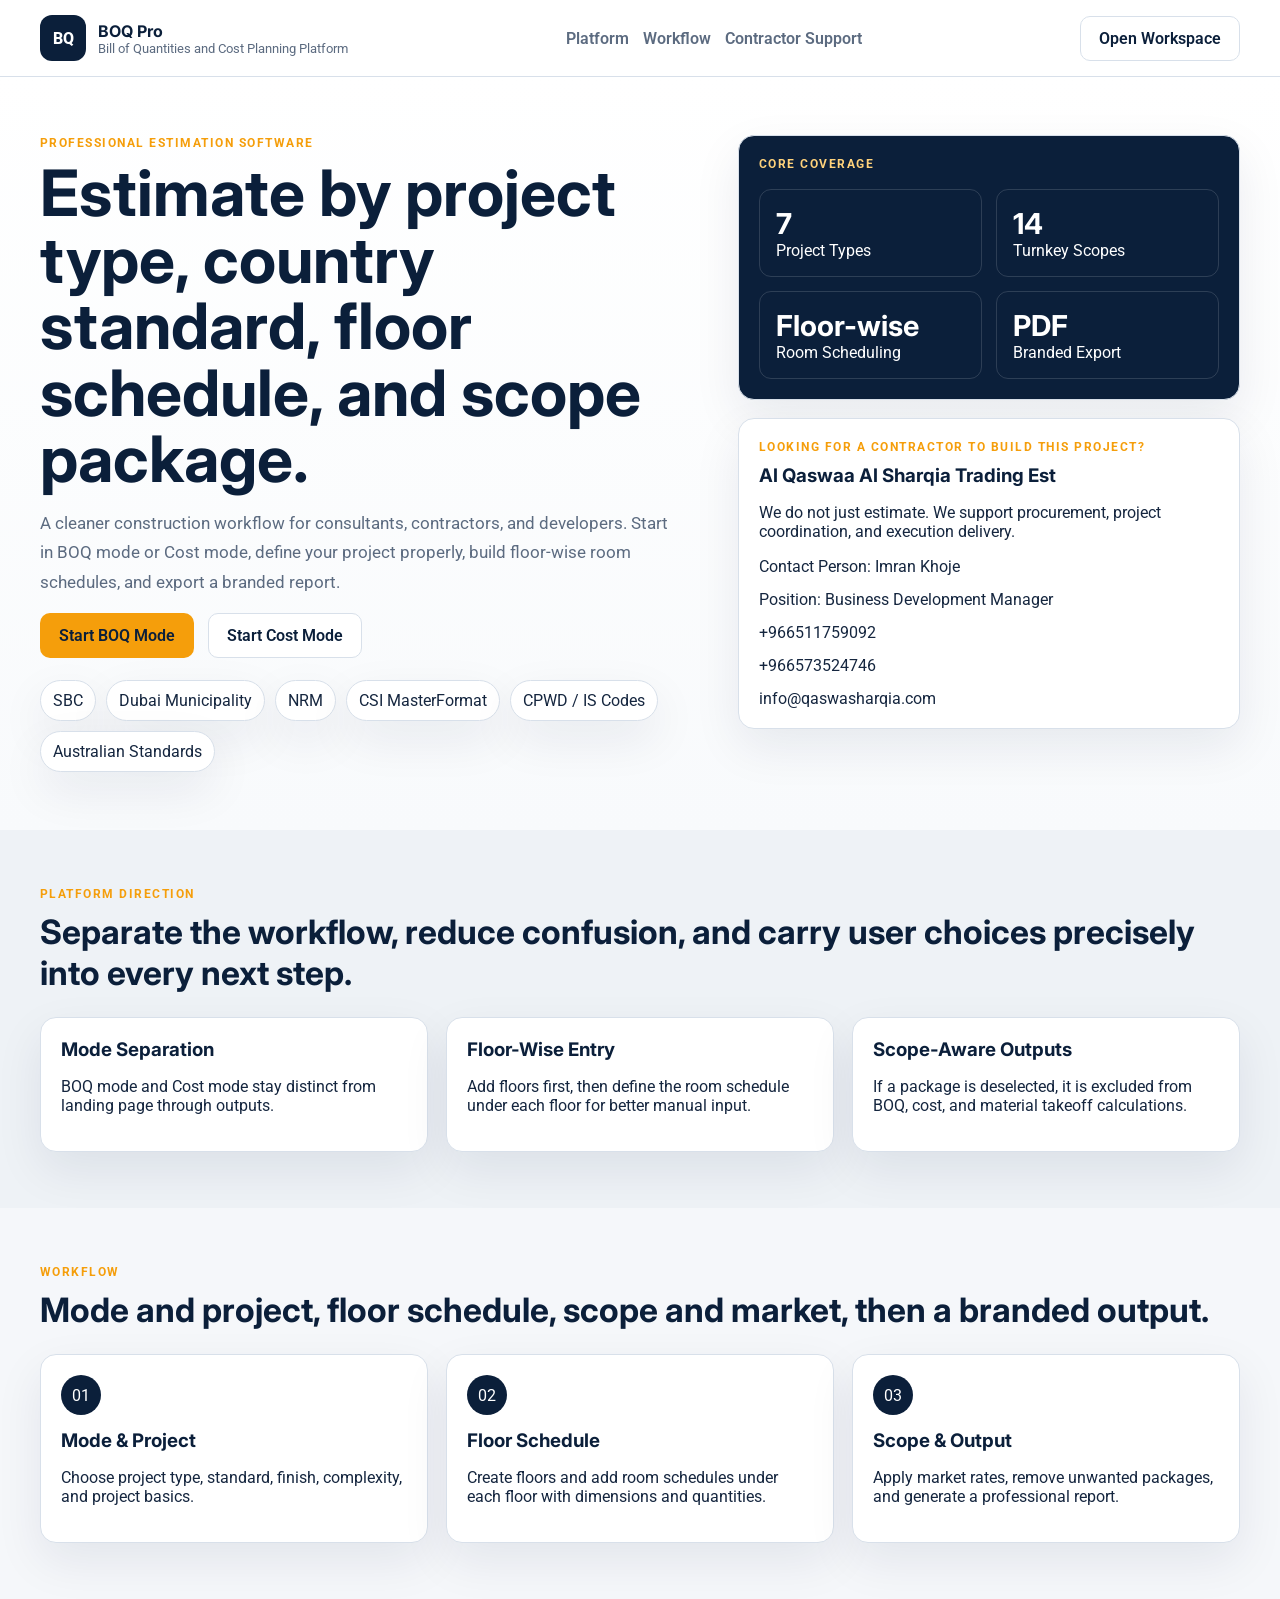
==== commit 2f84bc5b: "Add files via upload" ====
--- a/index.html
+++ b/index.html
@@ -1,125 +1,124 @@
-<!DOCTYPE html>
-<html lang="en">
-<head>
-  <meta charset="UTF-8">
-  <meta name="viewport" content="width=device-width, initial-scale=1.0">
-  <title>BOQ Pro | Construction Estimation Platform</title>
-  <link rel="preconnect" href="https://fonts.googleapis.com">
-  <link rel="preconnect" href="https://fonts.gstatic.com" crossorigin>
-  <link href="https://fonts.googleapis.com/css2?family=Inter:wght@400;500;600;700;800&family=Poppins:wght@600;700;800&family=Roboto:wght@400;500;700&display=swap" rel="stylesheet">
-  <link rel="stylesheet" href="css/styles.css">
-</head>
-<body class="landing-page">
-  <header class="site-header">
-    <div class="container header-row">
-      <a class="brand" href="index.html">
-        <span class="brand-badge">BQ</span>
-        <span>
-          <strong>BOQ Pro</strong>
-          <small>Construction Estimation Platform</small>
-        </span>
-      </a>
-      <nav class="main-nav">
-        <a href="#platform">Platform</a>
-        <a href="#proof">Why It Works</a>
-        <a href="#builder-cta">Build With Us</a>
-      </nav>
-      <button class="outline-button" data-auth-trigger="boq">Open Workspace</button>
-    </div>
-  </header>
-
-  <main>
-    <section class="hero-block clean-hero">
-      <div class="container hero-grid refined-grid">
-        <div>
-          <p class="section-label">BOQ, Cost Planning, and Turnkey Positioning</p>
-          <h1>Professional construction estimating.</h1>
-          <p class="lead-text">Built for consultants, contractors, and developers who need project-type villas, towers, warehouses, hotels, and healthcare, country standard alignment, room-based planning, and a clearer path from estimate to execution.</p>
-          <div class="hero-actions">
-            <button class="primary-button" data-auth-trigger="boq">Launch BOQ Mode</button>
-            <button class="secondary-button" data-auth-trigger="cost">Launch Cost Mode</button>
-          </div>
-          <div class="hero-tags">
-            <span>SBC</span>
-            <span>Dubai Municipality</span>
-            <span>NRM</span>
-            <span>CSI MasterFormat</span>
-            <span>CPWD / IS</span>
-            <span>Australian Standards</span>
-          </div>
-        </div>
-        <aside class="hero-panel right-stack">
-          <div class="panel-card dark-panel metric-panel">
-            <p class="section-label inverse">Estimator Snapshot</p>
-            <div class="kpi-grid">
-              <article><strong>7</strong><span>Project Types</span></article>
-              <article><strong>14</strong><span>Scope Packages</span></article>
-              <article><strong>6</strong><span>Country Systems</span></article>
-              <article><strong>10</strong><span>Free Projects</span></article>
-            </div>
-          </div>
-          <div class="panel-card contact-card" id="builder-cta">
-            <p class="section-label">Need A Contractor To Build This Project?</p>
-            <h3>Al Qaswaa Al Sharqia Trading EST</h3>
-            <p>We do not just estimate. We support procurement, execution, and delivery coordination.</p>
-            <div class="contact-list">
-              <a href="tel:+966511759092">+966 51 175 9092</a>
-              <a href="tel:+966573524746">+966 57 352 4746</a>
-              <a href="mailto:info@qaswasharqia.com">info@qaswasharqia.com</a>
-              <a href="mailto:qaswasharqia@gmail.com">qaswasharqia@gmail.com</a>
-            </div>
-          </div>
-        </aside>
-      </div>
-    </section>
-
-    <section id="platform" class="content-section light-surface">
-      <div class="container">
-        <div class="section-head">
-          <p class="section-label">Better UX Direction</p>
-          <h2>Structured like specialist software: choose mode, define project, build room schedule, select scope, then generate outputs.</h2>
-        </div>
-        <div class="feature-grid three-up">
-          <article class="feature-card"><h3>Separated Workflows</h3><p>BOQ and Cost start from the landing page and keep distinct labels, outputs, and calls to action throughout the workspace.</p></article>
-          <article class="feature-card"><h3>Room Schedule Entry</h3><p>Add multiple spaces with dimensions, quantities, and heights instead of relying on a single generic room count.</p></article>
-          <article class="feature-card"><h3>Execution Conversion</h3><p>Every estimate reinforces your company offer for EPC, construction, and contractor support.</p></article>
-        </div>
-      </div>
-    </section>
-
-    <section id="proof" class="content-section">
-      <div class="container two-column-section">
-        <div>
-          <p class="section-label">Rate Calibration</p>
-          <h2>Market-aligned benchmark engine</h2>
-          <p class="lead-text compact">The rate model is now calibrated by country and project type first, then distributed through scope weights and room-based quantity logic. This is a much stronger baseline than one flat number for every market.</p>
-        </div>
-        <div class="standards-list">
-          <div class="standard-item"><strong>Saudi Arabia</strong><span>Riyadh benchmark and KSAMI 2025 cost data</span></div>
-          <div class="standard-item"><strong>UAE</strong><span>Dubai and Abu Dhabi 2025 asset averages</span></div>
-          <div class="standard-item"><strong>UK / USA / Australia</strong><span>Benchmark-calibrated using 2025 official market intelligence and escalation outlooks</span></div>
-          <div class="standard-item"><strong>India</strong><span>CPWD or IS-oriented benchmark model for preliminary planning</span></div>
-        </div>
-      </div>
-    </section>
-  </main>
-
-  <div class="modal-shell" id="authModal" aria-hidden="true">
-    <div class="modal-panel">
-      <button class="modal-close" id="closeAuthModal" type="button" aria-label="Close">X</button>
-      <p class="section-label">Create Project Workspace</p>
-      <h2>Continue to BOQ Pro</h2>
-      <form id="signupForm" class="form-grid single-column">
-        <label>Full Name<input id="userName" name="userName" type="text" placeholder="Your full name" required></label>
-        <label>Email<input id="userEmail" name="userEmail" type="email" placeholder="name@company.com" required></label>
-        <label>Company<input id="userCompany" name="userCompany" type="text" placeholder="Company or consultancy name"></label>
-        <label>Phone<input id="userPhone" name="userPhone" type="tel" placeholder="+966 51 175 9092"></label>
-        <button class="primary-button full-width" type="submit">Create Workspace</button>
-      </form>
-    </div>
-  </div>
-
-  <script src="js/utils.js"></script>
-  <script src="js/auth.js"></script>
-</body>
+<!DOCTYPE html>
+<html lang="en">
+<head>
+  <meta charset="UTF-8">
+  <meta name="viewport" content="width=device-width, initial-scale=1.0">
+  <title>BOQ Pro | Construction Estimation Platform</title>
+  <link rel="preconnect" href="https://fonts.googleapis.com">
+  <link rel="preconnect" href="https://fonts.gstatic.com" crossorigin>
+  <link href="https://fonts.googleapis.com/css2?family=Inter:wght@400;500;600;700;800&family=Poppins:wght@600;700;800&family=Roboto:wght@400;500;700&display=swap" rel="stylesheet">
+  <link rel="stylesheet" href="css/styles.css">
+</head>
+<body class="landing-page">
+  <header class="site-header">
+    <div class="container header-row">
+      <a class="brand" href="index.html">
+        <span class="brand-badge">BQ</span>
+        <span>
+          <strong>BOQ Pro</strong>
+          <small>Bill of Quantities and Cost Planning Platform</small>
+        </span>
+      </a>
+      <nav class="main-nav">
+        <a href="#platform">Platform</a>
+        <a href="#workflow">Workflow</a>
+        <a href="#contractor">Contractor Support</a>
+      </nav>
+      <button class="outline-button" data-auth-trigger="boq">Open Workspace</button>
+    </div>
+  </header>
+
+  <main>
+    <section class="hero-block">
+      <div class="container hero-grid">
+        <div>
+          <p class="section-label">Professional Estimation Software</p>
+          <h1>Estimate by project type, country standard, floor schedule, and scope package.</h1>
+          <p class="lead-text">A cleaner construction workflow for consultants, contractors, and developers. Start in BOQ mode or Cost mode, define your project properly, build floor-wise room schedules, and export a branded report.</p>
+          <div class="hero-actions">
+            <button class="primary-button" data-auth-trigger="boq">Start BOQ Mode</button>
+            <button class="secondary-button" data-auth-trigger="cost">Start Cost Mode</button>
+          </div>
+          <div class="hero-tags">
+            <span>SBC</span>
+            <span>Dubai Municipality</span>
+            <span>NRM</span>
+            <span>CSI MasterFormat</span>
+            <span>CPWD / IS Codes</span>
+            <span>Australian Standards</span>
+          </div>
+        </div>
+        <div class="hero-stack">
+          <article class="panel-card dark-panel animated-rise">
+            <p class="section-label inverse">Core Coverage</p>
+            <div class="kpi-grid">
+              <article><strong>7</strong><span>Project Types</span></article>
+              <article><strong>14</strong><span>Turnkey Scopes</span></article>
+              <article><strong>Floor-wise</strong><span>Room Scheduling</span></article>
+              <article><strong>PDF</strong><span>Branded Export</span></article>
+            </div>
+          </article>
+          <article class="panel-card contact-card animated-rise delay-2" id="contractor">
+            <p class="section-label">Looking For A Contractor To Build This Project?</p>
+            <h3>Al Qaswaa Al Sharqia Trading Est</h3>
+            <p>We do not just estimate. We support procurement, project coordination, and execution delivery.</p>
+            <div class="contact-list">
+              <span>Contact Person: Imran Khoje</span>
+              <span>Position: Business Development Manager</span>
+              <a href="tel:+966511759092">+966511759092</a>
+              <a href="tel:+966573524746">+966573524746</a>
+              <a href="mailto:info@qaswasharqia.com">info@qaswasharqia.com</a>
+            </div>
+          </article>
+        </div>
+      </div>
+    </section>
+
+    <section class="content-section light-surface" id="platform">
+      <div class="container">
+        <div class="section-head">
+          <p class="section-label">Platform Direction</p>
+          <h2>Separate the workflow, reduce confusion, and carry user choices precisely into every next step.</h2>
+        </div>
+        <div class="feature-grid three-up">
+          <article class="feature-card"><h3>Mode Separation</h3><p>BOQ mode and Cost mode stay distinct from landing page through outputs.</p></article>
+          <article class="feature-card"><h3>Floor-Wise Entry</h3><p>Add floors first, then define the room schedule under each floor for better manual input.</p></article>
+          <article class="feature-card"><h3>Scope-Aware Outputs</h3><p>If a package is deselected, it is excluded from BOQ, cost, and material takeoff calculations.</p></article>
+        </div>
+      </div>
+    </section>
+
+    <section class="content-section" id="workflow">
+      <div class="container">
+        <div class="section-head">
+          <p class="section-label">Workflow</p>
+          <h2>Mode and project, floor schedule, scope and market, then a branded output.</h2>
+        </div>
+        <div class="feature-grid three-up">
+          <article class="workflow-card"><span>01</span><h3>Mode & Project</h3><p>Choose project type, standard, finish, complexity, and project basics.</p></article>
+          <article class="workflow-card"><span>02</span><h3>Floor Schedule</h3><p>Create floors and add room schedules under each floor with dimensions and quantities.</p></article>
+          <article class="workflow-card"><span>03</span><h3>Scope & Output</h3><p>Apply market rates, remove unwanted packages, and generate a professional report.</p></article>
+        </div>
+      </div>
+    </section>
+  </main>
+
+  <div class="modal-shell" id="authModal" aria-hidden="true">
+    <div class="modal-panel">
+      <button class="modal-close" id="closeAuthModal" type="button" aria-label="Close">X</button>
+      <p class="section-label">Create Project Workspace</p>
+      <h2>Continue to BOQ Pro</h2>
+      <form id="signupForm" class="form-grid single-column">
+        <label>Full Name<input id="userName" type="text" placeholder="Your full name" required></label>
+        <label>Email<input id="userEmail" type="email" placeholder="name@company.com" required></label>
+        <label>Company<input id="userCompany" type="text" placeholder="Company or consultancy name"></label>
+        <label>Phone<input id="userPhone" type="tel" placeholder="+966511759092"></label>
+        <button class="primary-button full-width" type="submit">Create Workspace</button>
+      </form>
+    </div>
+  </div>
+
+  <script src="js/utils.js"></script>
+  <script src="js/auth.js"></script>
+</body>
 </html>
--- a/css/styles.css
+++ b/css/styles.css
@@ -16,89 +16,94 @@
 button,input,select { font: inherit; }
 h1,h2,h3,h4,strong { font-family: "Inter", "Poppins", sans-serif; }
 .container { width: min(1200px, calc(100% - 32px)); margin: 0 auto; }
-.site-header { background: var(--white); border-bottom: 1px solid var(--line); position: sticky; top: 0; z-index: 10; }
+.site-header { background: rgba(255,255,255,0.94); border-bottom: 1px solid var(--line); position: sticky; top: 0; z-index: 30; backdrop-filter: blur(14px); }
 .header-row { min-height: 76px; display: flex; align-items: center; justify-content: space-between; gap: 20px; }
 .brand { display: inline-flex; align-items: center; gap: 12px; }
 .brand strong { display: block; color: var(--navy); font-size: 1rem; }
 .brand small { display: block; color: var(--muted); font-size: .8rem; }
 .brand-badge { width: 46px; height: 46px; border-radius: 12px; display: inline-flex; align-items: center; justify-content: center; background: var(--navy); color: var(--white); font-weight: 800; }
-.main-nav,.header-actions,.hero-actions,.contact-list,.rooms-toolbar,.action-row { display: flex; gap: 14px; }
+.main-nav,.header-actions,.hero-actions,.contact-list,.rooms-toolbar,.action-row,.trial-head { display: flex; gap: 14px; }
 .main-nav a { color: var(--muted); font-weight: 600; }
-.primary-button,.secondary-button,.outline-button,.whatsapp-button,.icon-button,.upload-chip { border-radius: 10px; border: 1px solid transparent; padding: 12px 18px; cursor: pointer; transition: .2s ease; font-weight: 600; background: var(--white); }
+.primary-button,.secondary-button,.outline-button,.whatsapp-button,.icon-button,.upload-chip,.step-link,.small-button { border-radius: 10px; border: 1px solid transparent; padding: 12px 18px; cursor: pointer; transition: transform .22s ease, box-shadow .22s ease, background .22s ease; font-weight: 600; }
 .primary-button { background: var(--gold); color: var(--navy); }
-.secondary-button,.outline-button,.upload-chip,.icon-button { border-color: var(--line); color: var(--navy); }
+.secondary-button,.outline-button,.icon-button,.upload-chip,.step-link,.small-button { background: var(--white); border-color: var(--line); color: var(--navy); }
 .whatsapp-button { background: var(--navy); color: var(--white); }
-.primary-button:hover,.secondary-button:hover,.outline-button:hover,.whatsapp-button:hover,.icon-button:hover,.upload-chip:hover { transform: translateY(-1px); box-shadow: var(--shadow); }
-.hero-block { padding: 56px 0; background: var(--white); }
-.refined-grid { grid-template-columns: 1.2fr .8fr; align-items: start; }
-.hero-grid,.two-column-section,.panel-grid.two-wide,.feature-grid.three-up,.summary-strip,.metric-bar,.market-box-grid,.access-grid,.takeoff-grid { display: grid; gap: 18px; }
-.hero-grid,.two-column-section { grid-template-columns: 1.2fr .8fr; }
+.primary-button:hover,.secondary-button:hover,.outline-button:hover,.whatsapp-button:hover,.icon-button:hover,.upload-chip:hover,.step-link:hover,.small-button:hover { transform: translateY(-1px); box-shadow: var(--shadow); }
+.full-width { width: 100%; }
+.hero-block { padding: 58px 0; background: linear-gradient(180deg, #ffffff 0%, #f8fafc 100%); }
+.hero-grid,.feature-grid.three-up,.summary-strip,.metric-bar,.step-summary-cards,.panel-grid.two-wide,.access-grid,.takeoff-grid { display: grid; gap: 18px; }
+.hero-grid { grid-template-columns: 1.15fr .85fr; align-items: start; }
+.hero-stack { display: grid; gap: 18px; }
 .section-label { margin: 0 0 10px; font-size: .78rem; font-weight: 700; text-transform: uppercase; letter-spacing: .12em; color: var(--gold); }
 .section-label.inverse { color: #ffd27b; }
-h1 { margin: 0; font-size: clamp(2.5rem, 5vw, 4.6rem); line-height: 1.05; color: var(--navy); }
-h2 { margin: 0; font-size: clamp(1.45rem, 3vw, 2.2rem); color: var(--navy); }
+h1 { margin: 0; font-size: clamp(2.5rem, 5vw, 4.5rem); line-height: 1.04; color: var(--navy); }
+h2 { margin: 0; font-size: clamp(1.45rem, 3vw, 2.1rem); color: var(--navy); }
 h3 { margin: 0 0 8px; color: var(--navy); }
-.lead-text { color: var(--muted); font-size: 1.04rem; line-height: 1.7; max-width: 64ch; }
-.lead-text.compact { max-width: 80ch; }
+.lead-text { color: var(--muted); font-size: 1.04rem; line-height: 1.75; max-width: 64ch; }
+.lead-text.compact { max-width: 82ch; }
 .hero-tags { display: flex; flex-wrap: wrap; gap: 10px; margin-top: 22px; }
-.hero-tags span,.feature-card,.workflow-card,.panel-card,.summary-strip article,.scope-option,.takeoff-item,.standard-item,.market-note,.upload-feedback,.unlock-message,.notes-card,.room-metrics > div { border: 1px solid var(--line); background: var(--white); border-radius: 16px; box-shadow: var(--shadow); }
+.hero-tags span,.panel-card,.feature-card,.workflow-card,.summary-strip article,.scope-option,.takeoff-item,.notes-card,.room-metrics > div,.context-banner,.upload-feedback,.unlock-message,.floor-card,.market-chip article,.step-summary-cards article { background: var(--white); border: 1px solid var(--line); border-radius: 16px; box-shadow: var(--shadow); }
 .hero-tags span { padding: 10px 12px; border-radius: 999px; }
-.panel-card,.feature-card,.workflow-card,.summary-strip article,.scope-option,.takeoff-item,.standard-item,.market-note,.notes-card,.room-metrics > div { padding: 22px; }
+.panel-card,.feature-card,.workflow-card,.summary-strip article,.scope-option,.takeoff-item,.notes-card,.room-metrics > div,.context-banner,.upload-feedback,.unlock-message,.floor-card,.step-summary-cards article { padding: 20px; }
 .dark-panel { background: var(--navy); color: var(--white); }
-.dark-panel h3,.dark-panel span,.dark-panel p { color: rgba(255,255,255,.84); }
+.dark-panel * { color: var(--white); }
 .kpi-grid { display: grid; grid-template-columns: repeat(2, minmax(0, 1fr)); gap: 14px; margin-top: 18px; }
 .kpi-grid article { border: 1px solid rgba(255,255,255,.14); border-radius: 12px; padding: 16px; }
-.kpi-grid strong { display: block; font-size: 1.8rem; color: var(--white); }
-.contact-card .contact-list { flex-direction: column; margin-top: 14px; }
+.kpi-grid strong { display: block; font-size: 1.8rem; }
+.contact-card .contact-list { flex-direction: column; margin-top: 12px; }
 .content-section { padding: 56px 0; }
 .light-surface { background: var(--surface-strong); }
 .section-head { margin-bottom: 24px; }
 .feature-grid.three-up { grid-template-columns: repeat(3, minmax(0, 1fr)); }
 .workflow-card span { width: 40px; height: 40px; display: inline-flex; align-items: center; justify-content: center; border-radius: 50%; background: var(--navy); color: var(--white); margin-bottom: 14px; }
-.standards-list { display: grid; gap: 12px; }
-.standard-item { display: flex; justify-content: space-between; gap: 16px; }
-.modal-shell { position: fixed; inset: 0; background: rgba(11,31,58,.48); display: none; align-items: center; justify-content: center; padding: 20px; z-index: 30; }
+.modal-shell { position: fixed; inset: 0; background: rgba(11,31,58,.48); display: none; align-items: center; justify-content: center; padding: 20px; z-index: 40; }
 .modal-shell.active { display: flex; }
-.modal-panel { position: relative; width: min(520px, 100%); background: var(--white); border: 1px solid var(--line); border-radius: 16px; padding: 28px; box-shadow: var(--shadow); }
+.modal-panel { position: relative; width: min(520px, 100%); background: var(--white); border: 1px solid var(--line); border-radius: 16px; padding: 28px; box-shadow: var(--shadow); animation: fadeUp .35s ease; }
 .modal-close { position: absolute; top: 14px; right: 14px; width: 36px; height: 36px; border-radius: 50%; border: 1px solid var(--line); background: var(--white); }
 .form-grid { display: grid; grid-template-columns: repeat(2, minmax(0, 1fr)); gap: 16px; }
 .form-grid.single-column { grid-template-columns: 1fr; }
 .form-grid label,.access-grid label { display: grid; gap: 8px; font-weight: 600; color: var(--navy); }
 input,select { width: 100%; padding: 12px 14px; border: 1px solid var(--line); border-radius: 10px; background: var(--white); }
-.refined-layout { display: grid; grid-template-columns: 300px 1fr; min-height: 100vh; }
-.refined-sidebar { background: #08162c; color: var(--white); padding: 24px; position: sticky; top: 0; align-self: start; height: 100vh; overflow-y: auto; }
-.refined-sidebar .brand strong,.refined-sidebar .brand small,.refined-sidebar .text-link,.refined-sidebar p,.refined-sidebar a { color: var(--white); }
-.refined-sidebar .brand-badge { background: var(--gold); color: var(--navy); }
+.workspace-layout { display: grid; grid-template-columns: 320px 1fr; min-height: 100vh; }
+.workspace-sidebar { background: linear-gradient(180deg, #08162c 0%, #0b1f3a 100%); color: var(--white); padding: 24px; position: sticky; top: 0; height: 100vh; overflow-y: auto; }
+.workspace-sidebar .brand strong,.workspace-sidebar .brand small,.workspace-sidebar a,.workspace-sidebar p,.workspace-sidebar span,.workspace-sidebar strong { color: var(--white); }
+.workspace-sidebar .brand-badge { background: var(--gold); color: var(--navy); }
 .sidebar-block { margin-top: 24px; }
 .sidebar-title { margin: 0 0 10px; font-size: .8rem; text-transform: uppercase; letter-spacing: .12em; color: rgba(255,255,255,.75); }
-.progress-panel,.info-panel { padding: 18px; border-radius: 16px; background: rgba(255,255,255,.05); border: 1px solid rgba(255,255,255,.1); }
-.step-link { width: 100%; text-align: left; padding: 12px 14px; border-radius: 10px; border: 1px solid rgba(255,255,255,.12); background: transparent; color: var(--white); margin-bottom: 8px; }
-.step-link.active,.step-link:hover { background: rgba(255,255,255,.12); }
+.progress-panel,.trial-panel,.info-panel { padding: 18px; border-radius: 16px; background: rgba(255,255,255,.06); border: 1px solid rgba(255,255,255,.12); }
+.step-link { width: 100%; text-align: left; background: transparent; color: var(--white); border-color: rgba(255,255,255,.12); margin-bottom: 8px; }
+.step-link.active { background: rgba(255,255,255,.14); }
+.glow-panel { position: relative; overflow: hidden; }
+.glow-panel::after { content: ""; position: absolute; inset: -40% auto auto -20%; width: 120%; height: 120%; background: radial-gradient(circle, rgba(245,158,11,.22), transparent 55%); animation: glowMove 4s ease-in-out infinite; pointer-events: none; }
+.trial-head { justify-content: space-between; align-items: center; }
+.trial-bar { width: 100%; height: 10px; border-radius: 999px; background: rgba(255,255,255,.12); overflow: hidden; margin: 14px 0 10px; position: relative; }
+.trial-bar-fill { height: 100%; width: 0; border-radius: 999px; background: linear-gradient(90deg, #F59E0B, #ffd26b); box-shadow: 0 0 18px rgba(245,158,11,.45); transition: width .35s ease; }
 .accent-border { border-left: 4px solid var(--gold); }
-.refined-main { padding: 26px; }
-.refined-header { display: flex; justify-content: space-between; align-items: flex-start; gap: 18px; }
-.refined-strip { grid-template-columns: repeat(3, minmax(0, 1fr)); margin: 22px 0; }
-.summary-strip strong,.metric-bar strong,.takeoff-item strong,.summary-row strong,.room-area-cell { display: block; margin-top: 6px; color: var(--navy); font-weight: 700; }
+.workspace-main { padding: 26px; }
+.workspace-header { display: flex; justify-content: space-between; align-items: flex-start; gap: 18px; }
+.summary-strip { grid-template-columns: repeat(3, minmax(0, 1fr)); margin: 22px 0; }
+.summary-strip strong,.metric-bar strong,.takeoff-item strong,.summary-row strong,.step-summary-cards strong,.room-area-cell { display: block; margin-top: 6px; color: var(--navy); font-weight: 700; }
+.summary-strip span,.summary-strip small,.takeoff-item span,.takeoff-item small,.scope-option small,.upload-feedback,.unlock-message,.context-banner,.notes-card p { color: var(--muted); }
 .step-shell { display: grid; gap: 18px; }
 .step-content { display: none; }
-.step-content.active { display: block; }
+.step-content.active { display: block; animation: fadeUp .35s ease; }
 .panel-heading { margin-bottom: 18px; }
-.panel-heading.between,.between-actions,.right-align { display: flex; justify-content: space-between; align-items: center; gap: 14px; }
-.panel-grid.two-wide { grid-template-columns: 1.4fr .9fr; }
-.metric-bar { grid-template-columns: repeat(3, minmax(0, 1fr)); margin-top: 18px; }
-.room-metrics { margin-top: 18px; }
-.room-table-wrap input { min-width: 90px; }
-.upload-chip { display: inline-flex; align-items: center; }
-.upload-chip input { display: none; }
-.upload-feedback,.unlock-message { padding: 14px 16px; margin-top: 14px; color: var(--muted); }
+.panel-heading.between,.between-actions,.right-align,.floor-head { display: flex; justify-content: space-between; align-items: center; gap: 14px; }
+.metric-bar,.step-summary-cards { grid-template-columns: repeat(3, minmax(0, 1fr)); margin-top: 18px; }
+.step-summary-cards.compact-cards { margin-bottom: 18px; }
+.upload-zone { display: grid; gap: 8px; justify-items: center; text-align: center; min-height: 130px; border: 2px dashed #cdd7e6; border-radius: 16px; background: #fafcfe; padding: 18px; margin-bottom: 14px; }
+.upload-zone input { display: none; }
+.floors-container { display: grid; gap: 18px; }
+.floor-card { animation: fadeUp .3s ease; }
+.floor-head { margin-bottom: 14px; }
+.room-table input { min-width: 86px; }
+.small-button { padding: 8px 12px; font-size: .84rem; }
 .scope-grid { display: grid; grid-template-columns: repeat(2, minmax(0, 1fr)); gap: 14px; }
 .scope-option { display: flex; gap: 12px; align-items: flex-start; }
 .scope-option input { width: 18px; height: 18px; margin-top: 4px; }
 .scope-option strong { display: block; margin-bottom: 6px; }
-.market-box-grid { grid-template-columns: repeat(2, minmax(0, 1fr)); margin-top: 18px; }
-.market-note p,.notes-card p,.feature-card p,.standard-item span,.summary-strip small,.summary-strip span,.takeoff-item span,.summary-row span,.scope-option small,.room-area-cell,.upload-feedback,.unlock-message { color: var(--muted); }
 .access-grid { grid-template-columns: 1fr auto auto; margin-top: 18px; align-items: end; }
-.outputs-grid { margin-top: 0; }
+.panel-grid.two-wide { grid-template-columns: 1.45fr .95fr; }
 .table-wrapper { overflow-x: auto; }
 .data-table { width: 100%; border-collapse: collapse; font-size: .92rem; }
 .data-table th,.data-table td { border-bottom: 1px solid var(--line); padding: 12px 10px; text-align: left; vertical-align: top; }
@@ -109,5 +114,9 @@
 .subsection { margin-top: 24px; }
 .takeoff-grid { grid-template-columns: repeat(2, minmax(0, 1fr)); }
 .icon-button { padding: 8px 12px; }
-@media (max-width: 1180px) { .refined-layout,.hero-grid,.two-column-section,.feature-grid.three-up,.scope-grid,.market-box-grid,.panel-grid.two-wide,.refined-strip,.metric-bar,.takeoff-grid { grid-template-columns: 1fr; } .refined-sidebar { position: static; height: auto; } }
-@media (max-width: 760px) { .header-row,.refined-header,.between-actions,.right-align,.main-nav,.header-actions,.hero-actions,.rooms-toolbar,.access-grid { flex-direction: column; display: flex; align-items: stretch; } .form-grid { grid-template-columns: 1fr; } .container { width: min(100% - 20px, 100%); } .refined-main { padding: 16px; } }
+.animated-rise { animation: fadeUp .6s ease; }
+.delay-2 { animation-delay: .15s; }
+@keyframes fadeUp { from { opacity: 0; transform: translateY(10px); } to { opacity: 1; transform: translateY(0); } }
+@keyframes glowMove { 0%,100% { transform: translateX(0); opacity: .7; } 50% { transform: translateX(14%); opacity: 1; } }
+@media (max-width: 1180px) { .workspace-layout,.hero-grid,.feature-grid.three-up,.summary-strip,.metric-bar,.step-summary-cards,.panel-grid.two-wide,.scope-grid,.access-grid,.takeoff-grid { grid-template-columns: 1fr; } .workspace-sidebar { position: static; height: auto; } }
+@media (max-width: 760px) { .header-row,.workspace-header,.between-actions,.right-align,.floor-head,.main-nav,.header-actions,.hero-actions { flex-direction: column; align-items: stretch; } .form-grid { grid-template-columns: 1fr; } .container { width: min(100% - 20px, 100%); } .workspace-main { padding: 16px; } }
